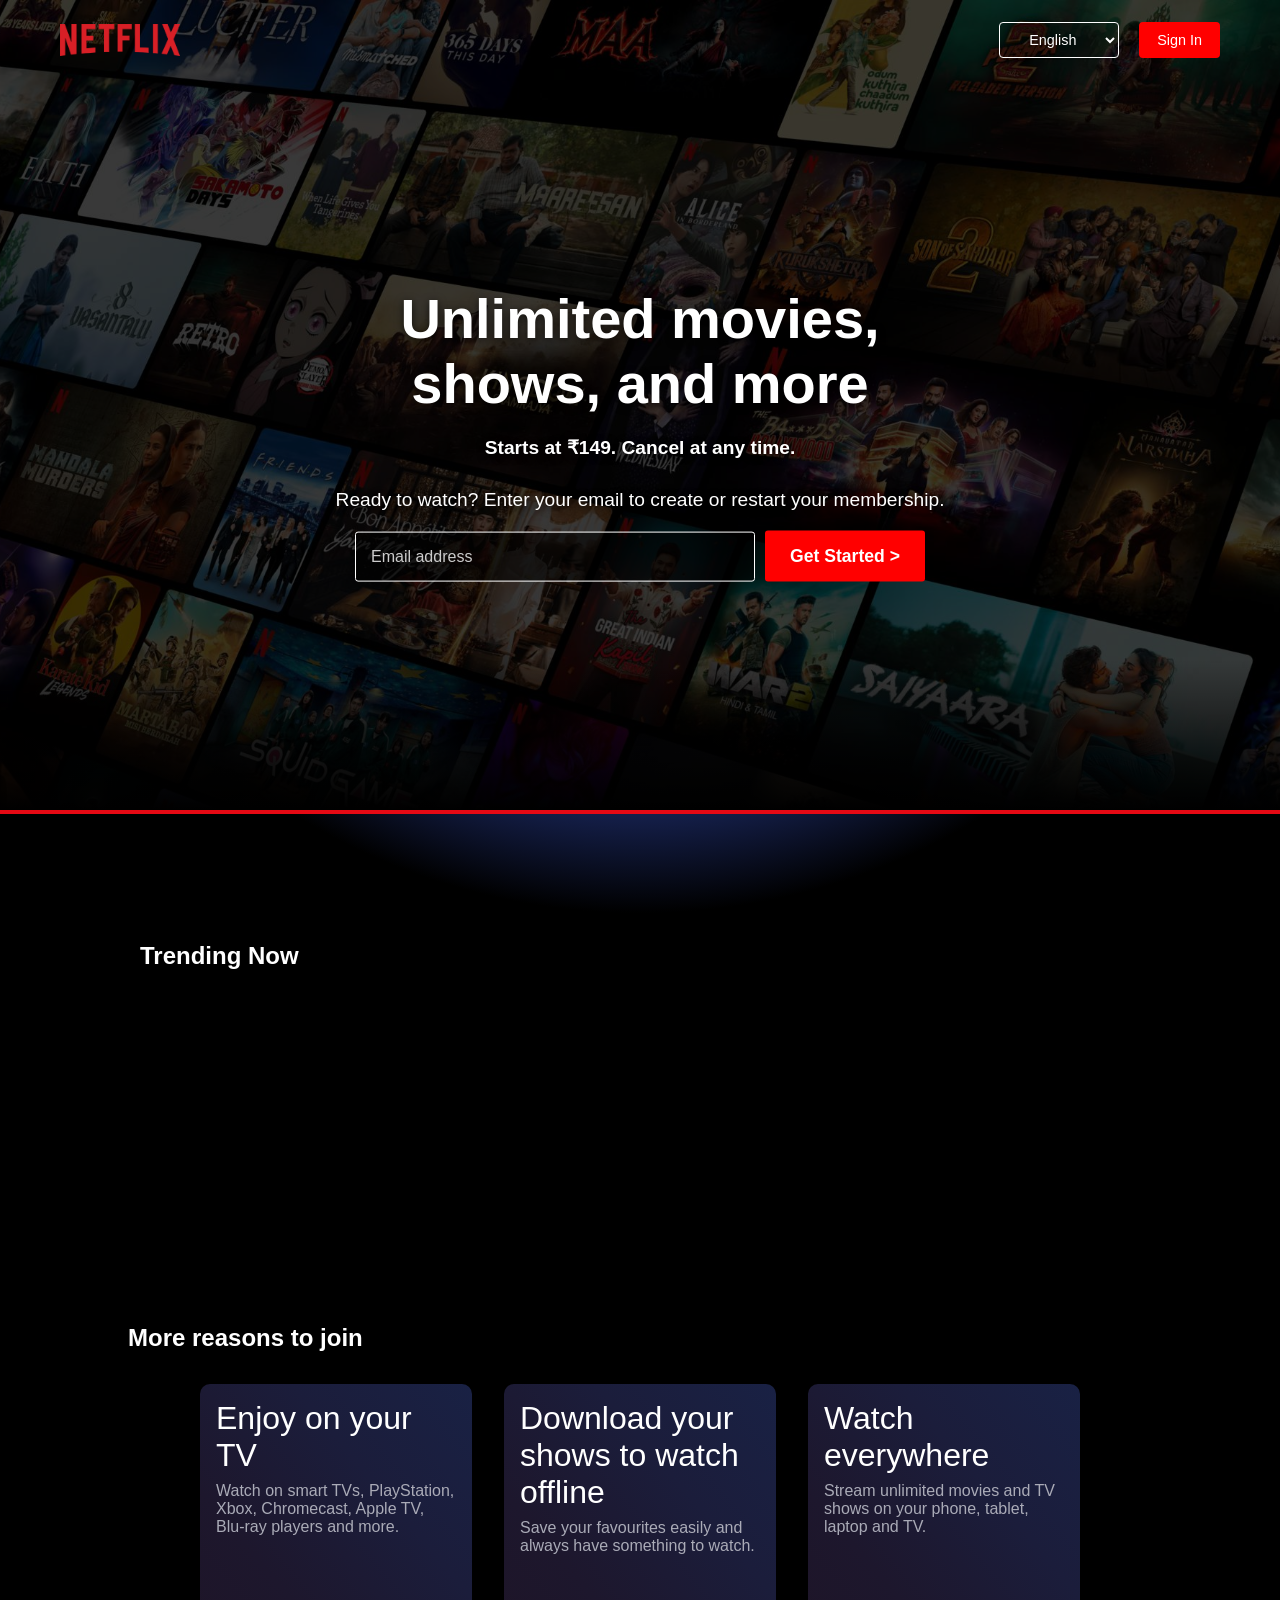
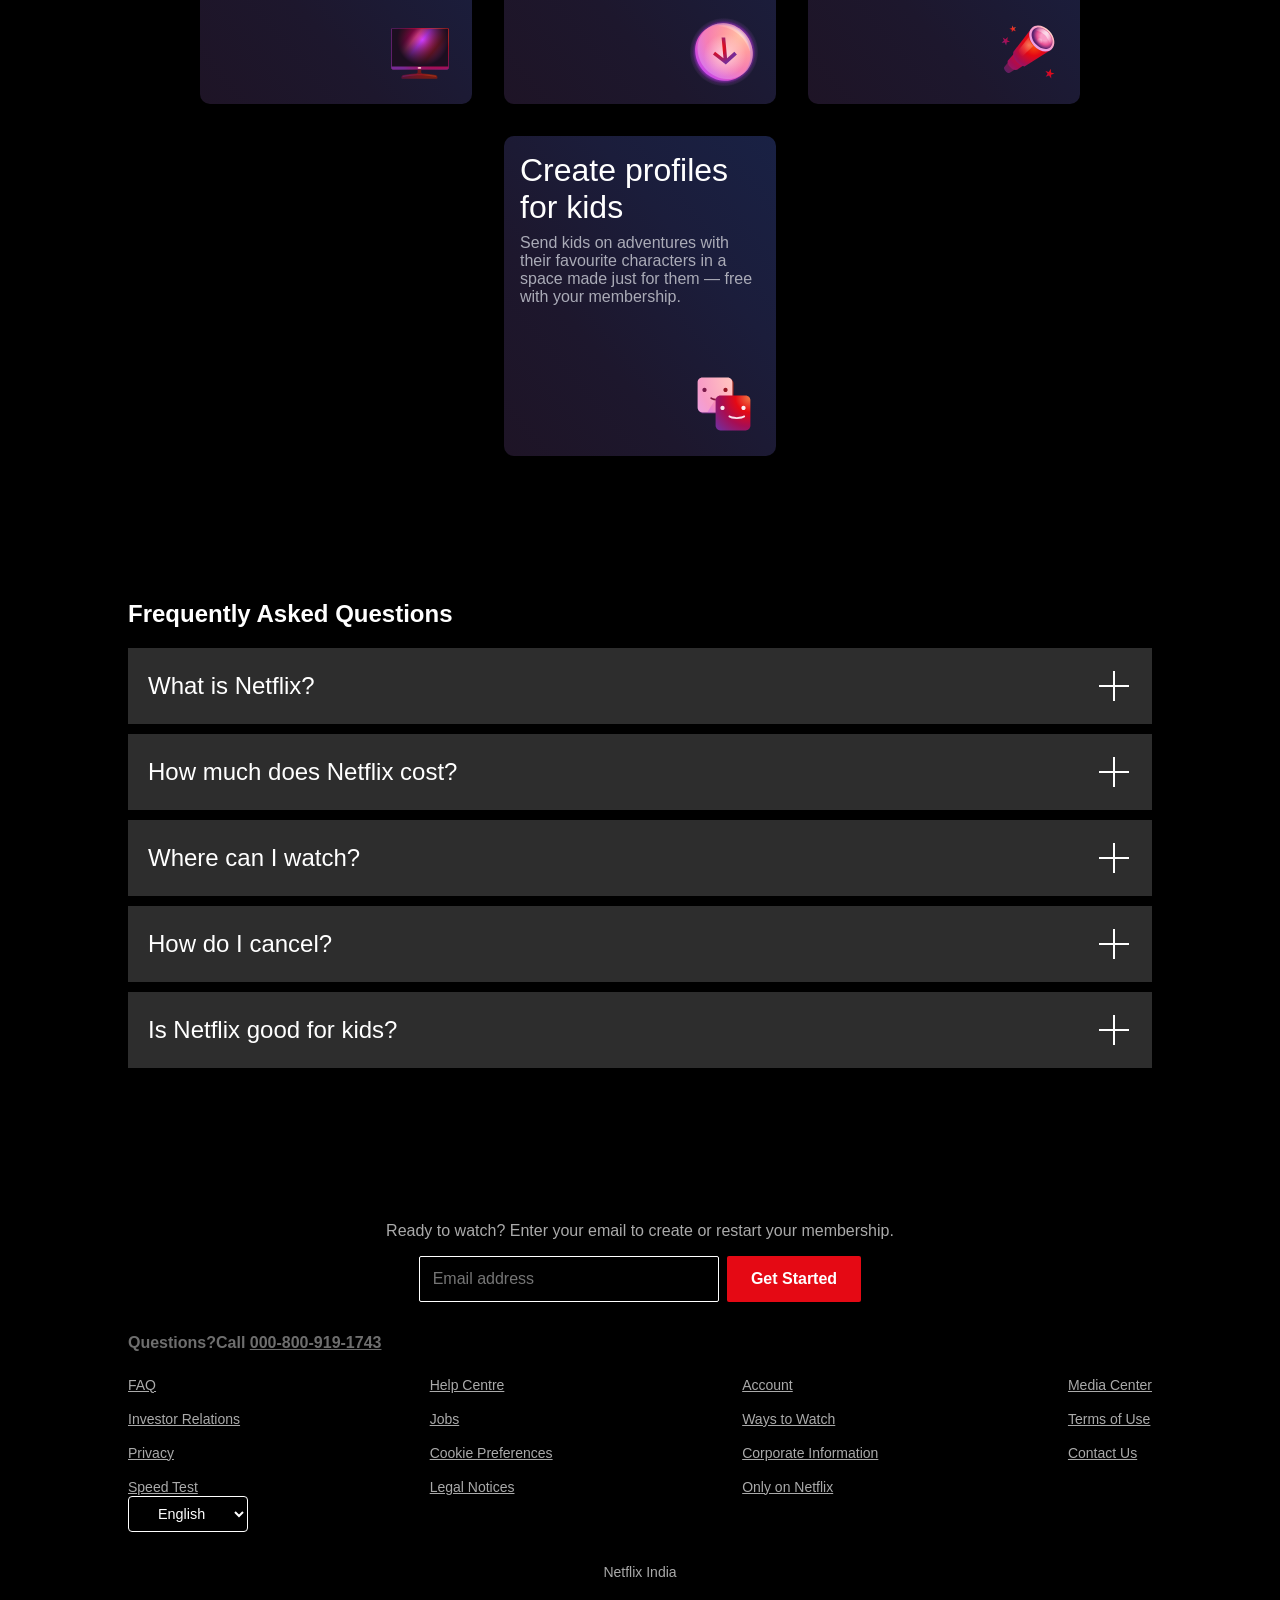
==== index.html @ 219aeab7 "Add files via upload" ====
<!DOCTYPE html>
<html lang="en">

<head>
    <meta charset="UTF-8">
    <meta name="viewport" content="width=device-width, initial-scale=1.0">
    <title>Netflix Clone</title>
    <link rel="stylesheet" href="style.css">
    <link rel="stylesheet" href="responsive.css">
</head>

<body>
    <div class="hero-section">
        <div class="overlay"></div>

        <div class="navbar">
            <div class="logo"></div>
            <div class="nav-right">
                <select class="language-select">
                    <option value="en">English</option>
                    <option value="hi">हिन्दी</option>
                </select>


                <a href="http://127.0.0.1:5500/sign%20up.html"><button class="btn">Sign In</button></a>
            </div>
        </div>


        <div class="hero">
            <h1>Unlimited movies,</h1>
            <h1>shows, and more</h1>
            <h5>Starts at ₹149. Cancel at any time.</h5>
            <p>Ready to watch? Enter your email to create or restart your membership.</p>

            <div class="email-form">
                <input type="email" placeholder="Email address" required>
                <button>Get Started ></button>
            </div>
        </div>

    </div>
    <div class="line"></div>

    <div class="movies-section">
        <h2>Trending Now</h2>
        <div class="movie-row">
            <div class="movie"
                style="background-image:url(https://occ-0-2041-3663.1.nflxso.net/dnm/api/v6/mAcAr9TxZIVbINe88xb3Teg5_OA/AAAABVCFw8MF6uGSOWNdDuWDceFWSWZ_MZr2EVeAVUKKwem4V55-hgOZIN4bL1ec88hlPQR8gCcr5Kjh3D5ooumjy06p86FGLS_UZOw.jpg?r=267);">
                <!-- <span class="rank">1</span> -->
            </div>
            <div class="movie"
                style="background-image:url(https://occ-0-2041-3663.1.nflxso.net/dnm/api/v6/mAcAr9TxZIVbINe88xb3Teg5_OA/AAAABVgzdeZGRAwCEa709VhH3rjzGTNzIDlWer-mLr3GaH6qm10zCfxxN-E1-JYCA8CxkoBD74MIuxW1agaVLL4kUpFTtsZPIuTfAV1ljNzcrTPup4487rDCgRuZm-Jn8fUi1cVx.jpg?r=d90);">
                <!-- <span class="rank">2</span> -->
            </div>
            <div class="movie"
                style="background-image:url(https://occ-0-2041-3663.1.nflxso.net/dnm/api/v6/mAcAr9TxZIVbINe88xb3Teg5_OA/AAAABUvQbIPXgpCDdCjDU1Ln9Hz_T9K4QWOeRqDC0_AqSS0EoDHnd3HZNvdU660QoLXfYN1J1onlnVJ6me4utt0EuPA35nq3AvkxOz4.jpg?r=00a);">
                <!-- <span class="rank">3</span> -->
            </div>
            <div class="movie"
                style="background-image:url(https://occ-0-2041-3663.1.nflxso.net/dnm/api/v6/mAcAr9TxZIVbINe88xb3Teg5_OA/AAAABSyEWnhjTjuqFw870rBScEnV2gTha0Gl7BmfSsX5e3RtJIM1eTzpnMRcInEiAcPfZDDUb75hwAh6s010xLSwWZvaH1iuN7CpRok.jpg?r=273);">
                <!-- <span class="rank">4</span> -->
            </div>
            <div class="movie"
                style="background-image:url(https://occ-0-2041-3663.1.nflxso.net/dnm/api/v6/mAcAr9TxZIVbINe88xb3Teg5_OA/AAAABWP3Xe0H5lJ7OjR6H9W1thiB3qtcHREgkVwBcSV8-xOmcUUiyzwOT1_hOghoVY02Fb373i6RgKvjCK0-rEOwjISi5yPqAzj0dfI.jpg?r=db7);">
                <!-- <span class="rank">5</span> -->
            </div>
            <div class="movie"
                style="background-image:url(https://occ-0-2041-3663.1.nflxso.net/dnm/api/v6/mAcAr9TxZIVbINe88xb3Teg5_OA/AAAABZBNpPRqz7ENbI6RF8S5l0eLsB1t5Oa-Cn0VuRlMPOiPP5wEQyrBk8XtUBGMAotP0Vf-MiBNM4nlaScaQw9VjPqx3Dghp0Lgj9BBHm4gNY0dD9B5KPCkaFqqUJDZbl1M8pNB.jpg?r=466);">
                <!-- <span class="rank">6</span> -->
            </div>
            <div class="movie"
                style="background-image:url(https://occ-0-2041-3663.1.nflxso.net/dnm/api/v6/mAcAr9TxZIVbINe88xb3Teg5_OA/AAAABeoohnxFnnker6egKMvwn6DeDzabFIl9ofD4lkS5kkiTPw-oLlWlg5EpZ55JS5_fxaNaPe3XQikLVASgsLctH9EVpSaAa9-tUfqu6sGD8TTXs0N1KWu9-ZWOWYdhA6HajAgl.jpg?r=f17);">
                <!-- <span class="rank">7</span> -->
            </div>
            <div class="movie"
                style="background-image:url(https://occ-0-2041-3663.1.nflxso.net/dnm/api/v6/mAcAr9TxZIVbINe88xb3Teg5_OA/AAAABfoaMS5KELruM3379E1i_LPapGnQcTAf0uLxtFgpvgoKeHevsJerl17TKVvUnmvj2HZRwnDrm8rt4SvoP1DkF-dLttvnoryDy6yau8BfW0qN3TSPn1Ds5EcupIfEwv_IKXRs.jpg?r=e05);">
                <!-- <span class="rank">8</span> -->
            </div>
            <div class="movie"
                style="background-image:url(https://occ-0-2041-3663.1.nflxso.net/dnm/api/v6/mAcAr9TxZIVbINe88xb3Teg5_OA/AAAABQv_qKs6sk8EvgL1Tys6_vGeoEK2mG7UaoT0kscI1Ia2BJZh8m_6pRLa9KIWwpg5uIYCOjS1Aw1faooc6zlgje2WDfsdtTTne4_-DFpmiUGlLRNNSl-Tk_xdhZxbe58GFLPL.jpg?r=b86);">
                <!-- <span class="rank">9</span> -->
            </div>
            <div class="movie"
                style="background-image:url(https://occ-0-2041-3663.1.nflxso.net/dnm/api/v6/mAcAr9TxZIVbINe88xb3Teg5_OA/AAAABfNlFEt-9DTSRWWIatIv7gv-ItPh91_VdnVeGeuJRFRDMiHhVSDQFSfhHSsy6-qpUXAVYcx_tl_nRJTe5hHjYYyUwAtMbHfM6Mg.jpg?r=213);">
            </div>
            <!-- <span class="rank">10</span> -->
        </div>
    </div>
    <div class="reasons-section">
        <h2>More reasons to join</h2>
        <div class="reason-cards">

            <div class="reason">
                <h1>Enjoy on your TV</h1>
                <p>Watch on smart TVs, PlayStation, Xbox, Chromecast, Apple TV, Blu-ray players and more.</p>
                <svg width="72" height="72" viewBox="0 0 72 72" fill="none">
                    <g id="television-core-small">
                        <path id="Vector" fill-rule="evenodd" clip-rule="evenodd"
                            d="M37.2 53.3992C37.2 52.7365 36.6628 52.1992 36 52.1992H34.8C34.1373 52.1992 33.6 52.7365 33.6 53.3992V56.2636C33.6 56.9129 33.0834 57.4433 32.4347 57.4739C30.3013 57.5744 28.1719 57.7834 26.0546 58.1011L19.444 59.0926C18.2692 59.2688 17.4 60.2782 17.4 61.4662V62.0992C17.4 62.4304 17.6686 62.6992 18 62.6992H52.8C53.1314 62.6992 53.4 62.4304 53.4 62.0992V61.4662C53.4 60.2782 52.5309 59.2688 51.3561 59.0926L44.7454 58.1011C42.6282 57.7834 40.4987 57.5744 38.3653 57.4739C37.7167 57.4433 37.2 56.9129 37.2 56.2636V53.3992Z"
                            fill="url(#paint0_radial_5179_1308)"></path>
                        <path id="Vector_2"
                            d="M18.6 60.7388C18.6 60.2306 18.9587 59.796 19.4602 59.711C22.0196 59.2775 29.7585 58.0508 35.4 58.0508C41.0415 58.0508 48.7804 59.2775 51.3398 59.711C51.8412 59.796 52.2 60.2306 52.2 60.7388C52.2 60.902 52.0575 61.0268 51.8967 61.0004C50.1219 60.707 40.9704 59.2409 35.4 59.2409C29.8295 59.2409 20.678 60.707 18.9033 61.0004C18.7425 61.0268 18.6 60.902 18.6 60.7388Z"
                            fill="url(#paint1_radial_5179_1308)"></path>
                        <path id="Vector_3"
                            d="M63 12H8.99995C8.00584 12 7.19995 12.8059 7.19995 13.8V51.6C7.19995 52.5941 8.00584 53.4 8.99995 53.4H63C63.9941 53.4 64.8 52.5941 64.8 51.6V13.8C64.8 12.8059 63.9941 12 63 12Z"
                            fill="url(#paint2_linear_5179_1308)"></path>
                        <path id="Vector_4"
                            d="M63 12H8.99995C8.00584 12 7.19995 12.8059 7.19995 13.8V51.6C7.19995 52.5941 8.00584 53.4 8.99995 53.4H63C63.9941 53.4 64.8 52.5941 64.8 51.6V13.8C64.8 12.8059 63.9941 12 63 12Z"
                            fill="url(#paint3_radial_5179_1308)"></path>
                        <path id="Vector_5" fill-rule="evenodd" clip-rule="evenodd"
                            d="M8.99995 12.6H63C63.663 12.6 64.2 13.1372 64.2 13.8V50.4H7.79995V13.8C7.79995 13.1372 8.33719 12.6 8.99995 12.6ZM7.19995 50.4V13.8C7.19995 12.8059 8.00581 12 8.99995 12H63C63.9942 12 64.8 12.8059 64.8 13.8V50.4V51.6C64.8 52.5941 63.9942 53.4 63 53.4H8.99995C8.00581 53.4 7.19995 52.5941 7.19995 51.6V50.4Z"
                            fill="url(#paint4_radial_5179_1308)"></path>
                        <path id="Vector_6"
                            d="M35.4 52.8C36.3941 52.8 37.2 52.3971 37.2 51.9C37.2 51.4029 36.3941 51 35.4 51C34.4059 51 33.6 51.4029 33.6 51.9C33.6 52.3971 34.4059 52.8 35.4 52.8Z"
                            fill="url(#paint5_radial_5179_1308)"></path>
                    </g>
                    <defs>
                        <radialGradient id="paint0_radial_5179_1308" cx="0" cy="0" r="1" gradientUnits="userSpaceOnUse"
                            gradientTransform="translate(50.3269 49.3723) rotate(118.526) scale(55.1579 46.2871)">
                            <stop stop-color="#802600"></stop>
                            <stop offset="0.333333" stop-color="#6F181D"></stop>
                            <stop offset="0.666667" stop-color="#5B1333"></stop>
                            <stop offset="1" stop-color="#391945"></stop>
                        </radialGradient>
                        <radialGradient id="paint1_radial_5179_1308" cx="0" cy="0" r="1" gradientUnits="userSpaceOnUse"
                            gradientTransform="translate(48.1077 53.6128) rotate(158.116) scale(32.7275 42.219)">
                            <stop stop-color="#99421D"></stop>
                            <stop offset="0.333333" stop-color="#99161D"></stop>
                            <stop offset="0.666667" stop-color="#7D1845"></stop>
                            <stop offset="1" stop-color="#59216E"></stop>
                        </radialGradient>
                        <linearGradient id="paint2_linear_5179_1308" x1="10.4727" y1="14.9572" x2="56.1755" y2="51.4814"
                            gradientUnits="userSpaceOnUse">
                            <stop stop-color="#99161D"></stop>
                            <stop offset="0.245283" stop-color="#CA005B"></stop>
                            <stop offset="0.346698" stop-color="#FF479A"></stop>
                            <stop offset="0.46934" stop-color="#CC3CFF"></stop>
                            <stop offset="0.735849" stop-color="#BC1A22"></stop>
                            <stop offset="1" stop-color="#C94FF5"></stop>
                        </linearGradient>
                        <radialGradient id="paint3_radial_5179_1308" cx="0" cy="0" r="1" gradientUnits="userSpaceOnUse"
                            gradientTransform="translate(38.6181 23.8286) rotate(90) scale(25.9571 25.8545)">
                            <stop stop-color="#1C0E20" stop-opacity="0"></stop>
                            <stop offset="1" stop-color="#1C0E20"></stop>
                        </radialGradient>
                        <radialGradient id="paint4_radial_5179_1308" cx="0" cy="0" r="1" gradientUnits="userSpaceOnUse"
                            gradientTransform="translate(54 20.1938) rotate(144.293) scale(47.2897 44.8232)">
                            <stop stop-color="#EF7744"></stop>
                            <stop offset="0.333333" stop-color="#E50914"></stop>
                            <stop offset="0.666667" stop-color="#A70D53"></stop>
                            <stop offset="1" stop-color="#792A95"></stop>
                        </radialGradient>
                        <radialGradient id="paint5_radial_5179_1308" cx="0" cy="0" r="1" gradientUnits="userSpaceOnUse"
                            gradientTransform="translate(36.525 51.3562) rotate(135) scale(4.58735)">
                            <stop stop-color="#FFDCCC"></stop>
                            <stop offset="0.333333" stop-color="#FFBDC0"></stop>
                            <stop offset="0.666667" stop-color="#F89DC6"></stop>
                            <stop offset="1" stop-color="#E4A1FA"></stop>
                        </radialGradient>
                    </defs>
                </svg>
            </div>
            <div class="reason">
                <h1>Download your shows to watch offline</h1>
                <p>Save your favourites easily and always have something to watch.</p>
                <svg width="72" height="72" viewBox="0 0 72 72" fill="none">
                    <g id="download-core-small">
                        <path id="Vector"
                            d="M36 70.2008C54.8882 70.2008 70.2001 54.8889 70.2001 36.0008C70.2001 17.1126 54.8882 1.80078 36 1.80078C17.1119 1.80078 1.80005 17.1126 1.80005 36.0008C1.80005 54.8889 17.1119 70.2008 36 70.2008Z"
                            fill="url(#paint0_radial_5179_7940)"></path>
                        <path id="Vector_2" opacity="0.4"
                            d="M64.7658 36.195C65.5206 51.5916 53.7908 63.5824 38.5668 62.977C23.3428 62.3722 10.3893 49.4 9.63446 34.0034C8.87954 18.6068 20.6091 6.61594 35.8331 7.22116C51.0571 7.82638 64.0104 20.7984 64.7658 36.195Z"
                            fill="url(#paint1_radial_5179_7940)"></path>
                        <path id="Vector_3"
                            d="M62.3657 37.9958C63.1205 53.3924 51.3908 65.3832 36.1668 64.7778C20.9428 64.173 7.9893 51.2008 7.23444 35.8041C6.47952 20.4075 18.2091 8.41672 33.4331 9.02194C48.6571 9.62716 61.6103 22.5992 62.3657 37.9958Z"
                            fill="url(#paint2_radial_5179_7940)"></path>
                        <path id="Vector_4" opacity="0.5"
                            d="M64.7658 36.195C65.5206 51.5916 53.7908 63.5824 38.5668 62.977C23.3428 62.3722 10.3893 49.4 9.63446 34.0034C8.87954 18.6068 20.6091 6.61594 35.8331 7.22116C51.0571 7.82638 64.0104 20.7984 64.7658 36.195Z"
                            fill="url(#paint3_radial_5179_7940)"></path>
                        <path id="Vector_5" opacity="0.6"
                            d="M36.9 60.6C48.6636 60.6 58.2 51.0637 58.2 39.3C58.2 27.5363 48.6636 18 36.9 18C25.1363 18 15.6 27.5363 15.6 39.3C15.6 51.0637 25.1363 60.6 36.9 60.6Z"
                            fill="url(#paint4_radial_5179_7940)"></path>
                        <path id="Vector_6" fill-rule="evenodd" clip-rule="evenodd"
                            d="M39.0849 42.2727L46.3387 35.76L48.8945 38.5142L38.9118 47.477L37.8466 48.4333L36.6071 47.477L24.9899 38.5142L27.0434 35.76L35.4849 42.2727L33.6 21.6016H37.2L39.0849 42.2727Z"
                            fill="url(#paint5_radial_5179_7940)"></path>
                        <path id="Vector_7" opacity="0.4" fill-rule="evenodd" clip-rule="evenodd"
                            d="M61.6566 34.9618C61.7832 35.3893 62.391 35.3233 62.3694 34.878C61.6962 21.1369 50.1509 9.55975 36.5817 9.01957C34.4606 8.93515 32.4155 9.12541 30.4772 9.55909C30.0745 9.64915 30.1575 10.2082 30.5697 10.2246C45.0094 10.7979 57.6246 21.2971 61.6566 34.9618Z"
                            fill="url(#paint6_radial_5179_7940)"></path>
                    </g>
                    <defs>
                        <radialGradient id="paint0_radial_5179_7940" cx="0" cy="0" r="1" gradientUnits="userSpaceOnUse"
                            gradientTransform="translate(36.0001 36.1837) rotate(-90) scale(34.3829)">
                            <stop offset="0.782019" stop-color="#982DBE"></stop>
                            <stop offset="0.906819" stop-color="#B038DC" stop-opacity="0.2"></stop>
                            <stop offset="1" stop-color="#E4A1FA" stop-opacity="0"></stop>
                        </radialGradient>
                        <radialGradient id="paint1_radial_5179_7940" cx="0" cy="0" r="1" gradientUnits="userSpaceOnUse"
                            gradientTransform="translate(52.9937 20.0992) rotate(135) scale(49.9836)">
                            <stop stop-color="#FFDCCC"></stop>
                            <stop offset="0.333333" stop-color="#FFBDC0"></stop>
                            <stop offset="0.666667" stop-color="#F89DC6"></stop>
                            <stop offset="1" stop-color="#E4A1FA"></stop>
                        </radialGradient>
                        <radialGradient id="paint2_radial_5179_7940" cx="0" cy="0" r="1" gradientUnits="userSpaceOnUse"
                            gradientTransform="translate(52.7999 19.6937) rotate(135) scale(53.1037)">
                            <stop stop-color="#FFA984"></stop>
                            <stop offset="0.333333" stop-color="#FF787F"></stop>
                            <stop offset="0.666667" stop-color="#F45FA2"></stop>
                            <stop offset="1" stop-color="#C44AF1"></stop>
                        </radialGradient>
                        <radialGradient id="paint3_radial_5179_7940" cx="0" cy="0" r="1" gradientUnits="userSpaceOnUse"
                            gradientTransform="translate(52.9937 20.0992) rotate(135) scale(49.9836)">
                            <stop stop-color="#FFDCCC"></stop>
                            <stop offset="0.333333" stop-color="#FFBDC0"></stop>
                            <stop offset="0.666667" stop-color="#F89DC6"></stop>
                            <stop offset="1" stop-color="#E4A1FA"></stop>
                        </radialGradient>
                        <radialGradient id="paint4_radial_5179_7940" cx="0" cy="0" r="1" gradientUnits="userSpaceOnUse"
                            gradientTransform="translate(36.9 39.3) scale(21.3)">
                            <stop stop-color="white"></stop>
                            <stop offset="1" stop-color="white" stop-opacity="0"></stop>
                        </radialGradient>
                        <radialGradient id="paint5_radial_5179_7940" cx="0" cy="0" r="1" gradientUnits="userSpaceOnUse"
                            gradientTransform="translate(31.2 32.1016) rotate(39.5226) scale(15.5567)">
                            <stop stop-color="#EF7744"></stop>
                            <stop offset="0.2406" stop-color="#E50914"></stop>
                            <stop offset="1" stop-color="#792A95"></stop>
                        </radialGradient>
                        <radialGradient id="paint6_radial_5179_7940" cx="0" cy="0" r="1" gradientUnits="userSpaceOnUse"
                            gradientTransform="translate(50.7 21.3) rotate(-180) scale(30)">
                            <stop stop-color="white"></stop>
                            <stop offset="1" stop-color="white" stop-opacity="0"></stop>
                        </radialGradient>
                    </defs>
                </svg>
            </div>
            <div class="reason">
                <h1>Watch everywhere</h1>
                <p>Stream unlimited movies and TV shows on your phone, tablet, laptop and TV.</p>
                <svg width="72" height="72" viewBox="0 0 72 72" fill="none">
                    <g id="telescope-core-small">
                        <path id="Vector"
                            d="M24.0492 36.6016L33.6 46.3898L17.8029 56.8633C17.8029 56.8633 15.8891 57.6983 13.625 55.2638C11.361 52.8293 12.1235 51.238 12.1235 51.238L24.0492 36.6016Z"
                            fill="url(#paint0_radial_5179_1664)"></path>
                        <path id="Vector_2"
                            d="M25.0344 34.1992L36 46.151L25.0616 53.8043C25.0616 53.8043 21.8289 55.0984 18.0987 51.0172C14.3686 46.9358 15.9198 44.5105 15.9198 44.5105L25.0344 34.1992Z"
                            fill="url(#paint1_radial_5179_1664)"></path>
                        <path id="Vector_3"
                            d="M39 13.0195L59.1 33.6788L32.5325 50.4142C32.5325 50.4142 28.7459 50.2552 24.3978 45.4897C20.0498 40.7243 21.4096 35.8101 21.4096 35.8101L39 13.0195Z"
                            fill="url(#paint2_radial_5179_1664)"></path>
                        <path id="Vector_4"
                            d="M57.6709 15.3516C63.1044 21.2807 63.9858 29.2883 59.6386 33.2371C55.2916 37.186 47.3628 35.5806 41.9292 29.6515C36.4954 23.7224 35.6145 15.7148 39.9615 11.766C44.3084 7.81716 52.2372 9.42252 57.6709 15.3516Z"
                            fill="url(#paint3_radial_5179_1664)"></path>
                        <path id="Vector_5"
                            d="M58.3787 31.255C54.8121 34.5032 48.2143 33.0817 43.6421 28.0798C39.07 23.078 38.2547 16.39 41.8213 13.1419C45.3879 9.89364 51.9857 11.3152 56.5579 16.3171C61.1298 21.3189 61.9452 28.0069 58.3787 31.255Z"
                            fill="url(#paint4_radial_5179_1664)"></path>
                        <path id="Vector_6" opacity="0.85"
                            d="M59.6783 28.823C60.576 24.1785 59.6544 20.5934 56.1603 16.6199C52.6662 12.6464 47.3508 10.8657 43.7796 12.7598C39.371 15.098 48.3734 13.5961 53.4577 19.5815C57.8259 24.724 58.8516 33.1009 59.6783 28.823Z"
                            fill="url(#paint5_radial_5179_1664)"></path>
                        <path id="Vector_7" opacity="0.4"
                            d="M50.3979 25.2452C50.4549 26.7239 49.2932 27.7677 47.8032 27.5766C46.3131 27.3856 45.059 26.032 45.002 24.5532C44.945 23.0745 46.1067 22.0307 47.5968 22.2218C49.0868 22.4128 50.341 23.7664 50.3979 25.2452Z"
                            fill="url(#paint6_radial_5179_1664)"></path>
                        <path id="Vector_8" opacity="0.6"
                            d="M36.9217 21.0039L26.4258 34.3627C26.3297 36.4604 28.2903 39.5534 30.0334 40.8344L41.2345 29.9105C39.6 28.2005 36.9591 24.1025 36.9217 21.0039Z"
                            fill="url(#paint7_radial_5179_1664)"></path>
                        <path id="Vector_9" fill-rule="evenodd" clip-rule="evenodd"
                            d="M20.0576 9.60156L21.479 11.7187L24 11.0654L22.3575 13.0272L23.7789 15.1444L21.3424 14.2397L19.7 16.2016L19.8365 13.6806L17.4 12.7759L19.9209 12.1225L20.0576 9.60156ZM58.776 52.8016L58.9623 56.4685L62.4 57.4188L59.0774 58.7347L59.2637 62.4016L57.0239 59.548L53.7014 60.8638L55.6397 57.7843L53.4 54.9307L56.8377 55.8811L58.776 52.8016ZM15.206 24.2101L15.8768 21.0016L13.4793 23.1964L10.6853 21.5563L11.9975 24.553L9.59998 26.7478L12.8085 26.405L14.1207 29.4016L14.7915 26.1931L18 25.8502L15.206 24.2101Z"
                            fill="url(#paint8_linear_5179_1664)"></path>
                    </g>
                    <defs>
                        <radialGradient id="paint0_radial_5179_1664" cx="0" cy="0" r="1" gradientUnits="userSpaceOnUse"
                            gradientTransform="translate(36.6875 32.7016) rotate(135) scale(34.9134)">
                            <stop stop-color="#99421D"></stop>
                            <stop offset="0.333333" stop-color="#99161D"></stop>
                            <stop offset="0.666667" stop-color="#7D1845"></stop>
                            <stop offset="1" stop-color="#59216E"></stop>
                        </radialGradient>
                        <radialGradient id="paint1_radial_5179_1664" cx="0" cy="0" r="1" gradientUnits="userSpaceOnUse"
                            gradientTransform="translate(42.5937 27.2992) rotate(135) scale(44.5477 44.5279)">
                            <stop stop-color="#EF7744"></stop>
                            <stop offset="0.333333" stop-color="#E50914"></stop>
                            <stop offset="0.666667" stop-color="#A70D53"></stop>
                            <stop offset="1" stop-color="#792A95"></stop>
                        </radialGradient>
                        <radialGradient id="paint2_radial_5179_1664" cx="0" cy="0" r="1" gradientUnits="userSpaceOnUse"
                            gradientTransform="translate(42.3 29.106) rotate(135) scale(31.8127)">
                            <stop stop-color="#FB540D"></stop>
                            <stop offset="0.333333" stop-color="#E50914"></stop>
                            <stop offset="0.666667" stop-color="#A70D53"></stop>
                            <stop offset="1" stop-color="#792A95"></stop>
                        </radialGradient>
                        <radialGradient id="paint3_radial_5179_1664" cx="0" cy="0" r="1" gradientUnits="userSpaceOnUse"
                            gradientTransform="translate(57.675 14.7078) rotate(134.326) scale(24.0433 24.0367)">
                            <stop stop-color="#FFDCCC"></stop>
                            <stop offset="0.333333" stop-color="#FFBDC0"></stop>
                            <stop offset="0.666667" stop-color="#F89DC6"></stop>
                            <stop offset="1" stop-color="#E4A1FA"></stop>
                        </radialGradient>
                        <radialGradient id="paint4_radial_5179_1664" cx="0" cy="0" r="1" gradientUnits="userSpaceOnUse"
                            gradientTransform="translate(52.1305 21.273) rotate(141.875) scale(9.87138 12.8159)">
                            <stop offset="0.307292" stop-color="#F89DC6"></stop>
                            <stop offset="0.645392" stop-color="#E75094"></stop>
                            <stop offset="1" stop-color="#59216E"></stop>
                        </radialGradient>
                        <radialGradient id="paint5_radial_5179_1664" cx="0" cy="0" r="1" gradientUnits="userSpaceOnUse"
                            gradientTransform="translate(55.8 15.6) rotate(135) scale(13.1522)">
                            <stop stop-color="white"></stop>
                            <stop offset="1" stop-color="white" stop-opacity="0"></stop>
                        </radialGradient>
                        <radialGradient id="paint6_radial_5179_1664" cx="0" cy="0" r="1" gradientUnits="userSpaceOnUse"
                            gradientTransform="translate(49.2362 22.9648) rotate(131.079) scale(5.08644 6.006)">
                            <stop stop-color="white"></stop>
                            <stop offset="1" stop-color="white" stop-opacity="0"></stop>
                        </radialGradient>
                        <radialGradient id="paint7_radial_5179_1664" cx="0" cy="0" r="1" gradientUnits="userSpaceOnUse"
                            gradientTransform="translate(36.8758 29.1353) rotate(137.622) scale(13.5764)">
                            <stop stop-color="#FFA984"></stop>
                            <stop offset="1" stop-color="#F7636B" stop-opacity="0"></stop>
                        </radialGradient>
                        <linearGradient id="paint8_linear_5179_1664" x1="44.65" y1="27.9016" x2="24.25" y2="48.3016"
                            gradientUnits="userSpaceOnUse">
                            <stop stop-color="#EF7744"></stop>
                            <stop offset="0.333333" stop-color="#E50914"></stop>
                            <stop offset="0.666667" stop-color="#A70D53"></stop>
                            <stop offset="1" stop-color="#792A95"></stop>
                        </linearGradient>
                    </defs>
                </svg>
            </div>
            <div class="reason">
                <h1>Create profiles for kids</h1>
                <p>Send kids on adventures with their favourite characters in a space made just for them — free with
                    your membership.</p>
                <svg width="72" height="72" viewBox="0 0 72 72" fill="none">
                    <g id="profiles-core-small">
                        <path id="Vector"
                            d="M10.8 15.6008C10.8 12.9499 12.949 10.8008 15.5999 10.8008H40.8C43.4509 10.8008 45.6 12.9498 45.6 15.6008V40.8007C45.6 43.4516 43.4509 45.6007 40.8 45.6007H15.6C12.949 45.6007 10.8 43.4517 10.8 40.8007V15.6008Z"
                            fill="url(#paint0_radial_5179_7919)"></path>
                        <path id="Vector_2"
                            d="M9.59998 14.4016C9.59998 11.7506 11.749 9.60162 14.4 9.60156H39.6C42.251 9.60156 44.4 11.7506 44.4 14.4016V39.6015C44.4 42.2525 42.251 44.4015 39.6 44.4015H14.4C11.749 44.4016 9.59998 42.2525 9.59998 39.6015V14.4016Z"
                            fill="url(#paint1_radial_5179_7919)"></path>
                        <path id="Vector_3"
                            d="M18.6 21.9008C18.6 23.0606 17.6598 24.0008 16.5 24.0008C15.3402 24.0008 14.4 23.0606 14.4 21.9008C14.4 20.741 15.3402 19.8008 16.5 19.8008C17.6598 19.8008 18.6 20.741 18.6 21.9008Z"
                            fill="url(#paint2_radial_5179_7919)"></path>
                        <path id="Vector_4"
                            d="M39.6 21.9008C39.6 23.0606 38.6598 24.0008 37.5 24.0008C36.3402 24.0008 35.4 23.0606 35.4 21.9008C35.4 20.741 36.3402 19.8008 37.5 19.8008C38.6598 19.8008 39.6 20.741 39.6 21.9008Z"
                            fill="url(#paint3_radial_5179_7919)"></path>
                        <path id="Vector_5"
                            d="M23.6713 29.4501C23.2437 29.1967 22.6917 29.3379 22.4383 29.7655C22.1848 30.1932 22.3261 30.7452 22.7537 30.9986C23.8254 31.6337 26.769 32.7744 30.6375 32.7744C34.506 32.7744 37.4497 31.6337 38.5213 30.9986C38.949 30.7452 39.0902 30.1932 38.8368 29.7655C38.5834 29.3379 38.0313 29.1967 37.6037 29.4501C36.8191 29.9151 34.194 30.9744 30.6375 30.9744C27.081 30.9744 24.456 29.9151 23.6713 29.4501Z"
                            fill="url(#paint4_radial_5179_7919)"></path>
                        <path id="Vector_6" opacity="0.35"
                            d="M19.2 44.4016H28.2L32.4 27.6016C30.2787 28.1801 28.4542 29.5387 27.2921 31.4053L19.2 44.4016Z"
                            fill="url(#paint5_radial_5179_7919)"></path>
                        <path id="Vector_7"
                            d="M27.6 32.4016C27.6 29.7506 29.749 27.6016 32.4 27.6016L57.6 27.6016C60.2508 27.6016 62.4 29.7506 62.4 32.4016V57.6015C62.4 60.2524 60.2508 62.4016 57.6 62.4016H32.4C29.749 62.4016 27.6 60.2524 27.6 57.6016V32.4016Z"
                            fill="url(#paint6_radial_5179_7919)"></path>
                        <path id="Vector_8"
                            d="M36.6 39.9008C36.6 41.0606 35.6598 42.0008 34.5 42.0008C33.3402 42.0008 32.4 41.0606 32.4 39.9008C32.4 38.741 33.3402 37.8008 34.5 37.8008C35.6598 37.8008 36.6 38.741 36.6 39.9008Z"
                            fill="url(#paint7_radial_5179_7919)"></path>
                        <path id="Vector_9"
                            d="M57.6 39.9008C57.6 41.0606 56.6598 42.0008 55.5 42.0008C54.3402 42.0008 53.4 41.0606 53.4 39.9008C53.4 38.741 54.3402 37.8008 55.5 37.8008C56.6598 37.8008 57.6 38.741 57.6 39.9008Z"
                            fill="url(#paint8_radial_5179_7919)"></path>
                        <path id="Vector_10"
                            d="M41.8213 47.6025C41.3937 47.349 40.8416 47.4903 40.5882 47.9179C40.3348 48.3455 40.476 48.8976 40.9037 49.1509C41.9753 49.786 44.919 50.9267 48.7875 50.9267C52.656 50.9267 55.5996 49.786 56.6713 49.1509C57.0989 48.8976 57.2402 48.3455 56.9867 47.9179C56.7333 47.4903 56.1813 47.349 55.7537 47.6025C54.969 48.0674 52.344 49.1267 48.7875 49.1267C45.231 49.1267 42.6059 48.0674 41.8213 47.6025Z"
                            fill="url(#paint9_radial_5179_7919)"></path>
                    </g>
                    <defs>
                        <radialGradient id="paint0_radial_5179_7919" cx="0" cy="0" r="1" gradientUnits="userSpaceOnUse"
                            gradientTransform="translate(39.075 17.6882) rotate(135) scale(32.8097)">
                            <stop stop-color="#99421D"></stop>
                            <stop offset="0.333333" stop-color="#99161D"></stop>
                            <stop offset="0.666667" stop-color="#7D1845"></stop>
                            <stop offset="1" stop-color="#59216E"></stop>
                        </radialGradient>
                        <radialGradient id="paint1_radial_5179_7919" cx="0" cy="0" r="1" gradientUnits="userSpaceOnUse"
                            gradientTransform="translate(62.4 8.70157) rotate(133.87) scale(75.3216)">
                            <stop stop-color="#FFDCCC"></stop>
                            <stop offset="0.333333" stop-color="#FFBDC0"></stop>
                            <stop offset="0.666667" stop-color="#F89DC6"></stop>
                            <stop offset="1" stop-color="#E4A1FA"></stop>
                        </radialGradient>
                        <radialGradient id="paint2_radial_5179_7919" cx="0" cy="0" r="1" gradientUnits="userSpaceOnUse"
                            gradientTransform="translate(60.3 11.1008) rotate(133.939) scale(68.7426 55.9547)">
                            <stop stop-color="#99421D"></stop>
                            <stop offset="0.333333" stop-color="#99161D"></stop>
                            <stop offset="0.666667" stop-color="#7D1845"></stop>
                            <stop offset="1" stop-color="#59216E"></stop>
                        </radialGradient>
                        <radialGradient id="paint3_radial_5179_7919" cx="0" cy="0" r="1" gradientUnits="userSpaceOnUse"
                            gradientTransform="translate(60.3 11.1008) rotate(133.939) scale(68.7426 55.9547)">
                            <stop stop-color="#99421D"></stop>
                            <stop offset="0.333333" stop-color="#99161D"></stop>
                            <stop offset="0.666667" stop-color="#7D1845"></stop>
                            <stop offset="1" stop-color="#59216E"></stop>
                        </radialGradient>
                        <radialGradient id="paint4_radial_5179_7919" cx="0" cy="0" r="1" gradientUnits="userSpaceOnUse"
                            gradientTransform="translate(60.3 11.0994) rotate(133.939) scale(68.7426 55.9548)">
                            <stop stop-color="#99421D"></stop>
                            <stop offset="0.333333" stop-color="#99161D"></stop>
                            <stop offset="0.666667" stop-color="#7D1845"></stop>
                            <stop offset="1" stop-color="#59216E"></stop>
                        </radialGradient>
                        <radialGradient id="paint5_radial_5179_7919" cx="0" cy="0" r="1" gradientUnits="userSpaceOnUse"
                            gradientTransform="translate(39.6 27.9016) rotate(135) scale(23.3345)">
                            <stop stop-color="#FFA984"></stop>
                            <stop offset="0.333333" stop-color="#FF787F"></stop>
                            <stop offset="0.666667" stop-color="#F45FA2"></stop>
                            <stop offset="1" stop-color="#C44AF1"></stop>
                        </radialGradient>
                        <radialGradient id="paint6_radial_5179_7919" cx="0" cy="0" r="1" gradientUnits="userSpaceOnUse"
                            gradientTransform="translate(61.8 29.7016) rotate(135) scale(43.2749)">
                            <stop stop-color="#EF7744"></stop>
                            <stop offset="0.333333" stop-color="#E50914"></stop>
                            <stop offset="0.666667" stop-color="#A70D53"></stop>
                            <stop offset="1" stop-color="#792A95"></stop>
                        </radialGradient>
                        <radialGradient id="paint7_radial_5179_7919" cx="0" cy="0" r="1" gradientUnits="userSpaceOnUse"
                            gradientTransform="translate(62.1 11.1008) rotate(137.146) scale(73.6614 60.3576)">
                            <stop stop-color="#FFDCCC"></stop>
                            <stop offset="0.333333" stop-color="#FDF6F6"></stop>
                            <stop offset="0.666667" stop-color="#FADCE9"></stop>
                            <stop offset="1" stop-color="#E4A1FA"></stop>
                        </radialGradient>
                        <radialGradient id="paint8_radial_5179_7919" cx="0" cy="0" r="1" gradientUnits="userSpaceOnUse"
                            gradientTransform="translate(62.1 11.1008) rotate(137.146) scale(73.6614 60.3576)">
                            <stop stop-color="#FFDCCC"></stop>
                            <stop offset="0.333333" stop-color="#FDF6F6"></stop>
                            <stop offset="0.666667" stop-color="#FADCE9"></stop>
                            <stop offset="1" stop-color="#E4A1FA"></stop>
                        </radialGradient>
                        <radialGradient id="paint9_radial_5179_7919" cx="0" cy="0" r="1" gradientUnits="userSpaceOnUse"
                            gradientTransform="translate(62.1 11.1017) rotate(137.146) scale(73.6614 60.3576)">
                            <stop stop-color="#FFDCCC"></stop>
                            <stop offset="0.333333" stop-color="#FDF6F6"></stop>
                            <stop offset="0.666667" stop-color="#FADCE9"></stop>
                            <stop offset="1" stop-color="#E4A1FA"></stop>
                        </radialGradient>
                    </defs>
                </svg>
            </div>
        </div>
    </div>
    <div class="faq-section">
        <h1>Frequently Asked Questions</h1>

        <details>
            <summary>
                <span>What is Netflix?</span>
                <svg xmlns="http://www.w3.org/2000/svg" fill="none" viewBox="0 0 36 36" width="36" height="36">
                    <path fill-rule="evenodd" clip-rule="evenodd" d="M17 17V3h2v14h14v2H19v14h-2V19H3v-2h14z"
                        fill="currentColor" />
                </svg>
            </summary>
            <p>Netflix is a streaming service that offers a wide variety of award-winning TV shows, movies, anime, and
                more on thousands of internet-connected devices.</p>
        </details>

        <details>
            <summary>
                <span>How much does Netflix cost?</span>
                <svg xmlns="http://www.w3.org/2000/svg" fill="none" viewBox="0 0 36 36" width="36" height="36">
                    <path fill-rule="evenodd" clip-rule="evenodd" d="M17 17V3h2v14h14v2H19v14h-2V19H3v-2h14z"
                        fill="currentColor" />
                </svg>
            </summary>
            <p>Watch Netflix on your smartphone, tablet, Smart TV, laptop, or streaming device, all for one fixed
                monthly fee. Plans range depending on your region.</p>
        </details>

        <details>
            <summary>
                <span>Where can I watch?</span>
                <svg xmlns="http://www.w3.org/2000/svg" fill="none" viewBox="0 0 36 36" width="36" height="36">
                    <path fill-rule="evenodd" clip-rule="evenodd" d="M17 17V3h2v14h14v2H19v14h-2V19H3v-2h14z"
                        fill="currentColor" />
                </svg>
            </summary>
            <p>Watch anywhere, anytime. Sign in with your Netflix account to watch instantly on the web or on your
                devices.</p>
        </details>

        <details>
            <summary>
                <span>How do I cancel?</span>
                <svg xmlns="http://www.w3.org/2000/svg" fill="none" viewBox="0 0 36 36" width="36" height="36">
                    <path fill-rule="evenodd" clip-rule="evenodd" d="M17 17V3h2v14h14v2H19v14h-2V19H3v-2h14z"
                        fill="currentColor" />
                </svg>
            </summary>
            <p>Netflix is flexible. There are no annoying contracts and no commitments. You can easily cancel your
                account online in two clicks.</p>
        </details>

        <details>
            <summary>
                <span>Is Netflix good for kids?</span>
                <svg xmlns="http://www.w3.org/2000/svg" fill="none" viewBox="0 0 36 36" width="36" height="36">
                    <path fill-rule="evenodd" clip-rule="evenodd" d="M17 17V3h2v14h14v2H19v14h-2V19H3v-2h14z"
                        fill="currentColor" />
                </svg>
            </summary>
            <p>The Netflix Kids experience is included in your membership to give parents control while kids enjoy
                family-friendly content.</p>
        </details>
    </div>
    </div>
    <footer>
        <div class="footer-section">
            <div class="input-section">
                <p>Ready to watch? Enter your email to create or restart your membership.</p>
                <div class="inputs-container">
                    <input id="email" type="email" placeholder="Email address">
                    <button id="button">Get Started</button>
                </div>
            </div>
            <div class="links-section">
                <div class="query">
                    <p>Questions?Call <a href="tel:000-800-919-1743">000-800-919-1743</a></p>
                </div>
                <div class="links">
                    <ul>
                        <li><a href="#">FAQ</a></li>
                        <li><a href="#">Investor Relations</a></li>
                        <li><a href="#">Privacy</a></li>
                        <li><a href="#">Speed Test</a></li>
                    </ul>
                    <ul>
                        <li><a href="#">Help Centre</a></li>
                        <li><a href="#">Jobs</a></li>
                        <li><a href="#">Cookie Preferences</a></li>
                        <li><a href="Legal_notices.html">Legal Notices</a></li>
                    </ul>
                    <ul>
                        <li><a href="#">Account</a></li>
                        <li><a href="#">Ways to Watch</a></li>
                        <li><a href="#">Corporate Information</a></li>
                        <li><a href="Netflix_original.html">Only on Netflix</a></li>
                    </ul>
                    <ul>
                        <li><a href="#">Media Center</a></li>
                        <li><a href="#">Terms of Use</a></li>
                        <li><a href="#">Contact Us</a></li>
                    </ul>
                </div>
                <div id="bottom-lang" class="lang-select">

                    <select class="language-select">
                        <option value="en">English</option>
                        <option value="hi">हिन्दी</option>
                    </select>
                </div>

            </div>
            <span>
                <p>Netflix India</p>
            </span>
        </div>

    </footer>
</body>

</html>
---- style.css ----
* {
    margin: 0;
    padding: 0;
    box-sizing: border-box;
    font-family: Arial, sans-serif;
}

body {
    background-color: #000;
    color: #fff;
    overflow-x: hidden;
}

/* Hero Section */
.hero-section {
    background-image: url(./Neflix\ background.jpg);
    background-size: cover;
    background-position: center;
    height: 90vh;
    position: relative;

}

.overlay {
    background-color: rgba(0, 0, 0, 0.7);
    position: absolute;
    inset: 0;
}

.hero-section::after {
    content: '';
    position: absolute;
    bottom: 0;
    left: 0;
    width: 100%;
    height: 150px;
    background: linear-gradient(to top, #000, transparent);
}


/* Navbar */
.navbar {
    position: relative;
    z-index: 10;
    display: flex;
    justify-content: space-between;
    align-items: center;
    padding: 20px 60px;
}

.logo {
    width: 120px;
    height: 40px;
    background: url(./logo.png) center/contain no-repeat;
    /* margin-left: 10%; */
}

.nav-right {
    display: flex;
    align-items: center;
    gap: 20px;
    /* margin-right: 10%; */
}

.language-select {
    background-color: transparent;
    color: #fff;
    padding: 8px 25px;
    border-radius: 4px;
    font-size: 0.9rem;
    cursor: pointer;
    border: 1px solid #fff;
    transition: 0.3s;
}

.language-select:hover {
    border: 2px double #fff;
}

.language-select option {
    color: #000;
}

.btn {
    background-color: red;
    color: #fff;
    border: none;
    padding: 10px 18px;
    border-radius: 4px;
    cursor: pointer;
    font-size: 0.9rem;
    transition: 0.3s;
}

.btn:hover {
    background-color: #e50914;
}

/* Hero Text */
.hero {
    position: relative;
    z-index: 10;
    text-align: center;
    top: 40%;
    transform: translateY(-40%);
    padding: 0 20px;
}

.hero h1 {
    font-size: 3.5rem;
    /* font-weight: 800; */
    text-shadow: 0 2px 8px rgba(0, 0, 0, 0.7);
}

.hero h5 {
    font-size: 1.2rem;
    margin-top: 20px;
    text-shadow: 0 2px 8px rgba(0, 0, 0, 0.7);
}

.hero p {
    font-size: 1.2rem;
    margin-top: 30px;
    text-shadow: 0 2px 8px rgba(0, 0, 0, 0.7);
}

.email-form {
    display: flex;
    justify-content: center;
    align-items: center;
    gap: 10px;
    flex-wrap: wrap;
    margin-top: 20px;
}

.email-form input {
    padding: 15px;
    width: 60%;
    max-width: 400px;
    border: 1px solid #fff;
    border-radius: 3px;
    background-color: rgba(0, 0, 0, 0.6);
    color: #fff;
    font-size: 1rem;
    outline: none;
}

.email-form input::placeholder {
    color: #ccc;
}

.email-form button {
    padding: 15px 25px;
    background-color: red;
    border: none;
    color: #fff;
    border-radius: 3px;
    cursor: pointer;
    font-size: 1.1rem;
    font-weight: 600;
    transition: background-color 0.3s;
}

.email-form button:hover {
    background-color: #e50914;
}

.line {
    width: 100%;
    height: 10vw;
    position: relative;
    background: radial-gradient(50% 500% at 50% -420%,
            rgba(64, 97, 231, 0.4) 80%,
            rgba(0, 0, 0, 0.1) 100%),
        black;
    border-top: 4px solid #e50914;
    /* Red Netflix border */
    /* border-bottom: none; */
    /* border-left: none; */
    /* border-right: none; */
    z-index: 2;
}

/* Movies Section */
.movies-section {
    padding: 4px 140px;
}

.movies-section h2 {
    font-size: 1.5rem;
    margin-bottom: 20px;
}

.movie-row {
    display: flex;
    gap: 30px;
    overflow-x: auto;
    scroll-behavior: smooth;
}

.movie-row::-webkit-scrollbar {
    display: none;
}

.movie {
    min-width: 180px;
    height: 250px;
    border-radius: 5px;
    background-size: cover;
    background-position: center;
    transition: transform 0.3s ease;
}

.movie:hover {
    transform: scale(1.1);
}



/* Reasons Section */
.reasons-section {
    width: 100%;
    padding: 5rem 0;
    /* text-align: center; */
}

.reasons-section h2 {
    font-size: 1.5rem;
    padding-bottom: 2rem;
    margin-left: 10%;
    color: #fff;
}

.reason-cards {
    display: flex;
    flex-wrap: wrap;
    gap: 2rem;
    justify-content: center;
    width: 80%;
    margin: 0 auto;
}

.reason {
    width: 17rem;
    min-height: 20rem;
    border-radius: 10px;
    background: linear-gradient(to bottom left, #192144, #1b1d3b, #1d172d, #1e1426);
    position: relative;
    padding: 1rem;
}

.reason h1 {
    font-weight: 500;
}

.reason p {
    color: #aaabb7;
    margin-top: 0.5rem;
}

.reason svg {
    position: absolute;
    right: 1rem;
    bottom: 1rem;
}

/* FAQ Section */
.faq-section {
    max-width: 80%;
    margin: auto;
    padding: 4rem 0;
}

.faq-section h1 {
    font-size: 1.5rem;
    margin-bottom: 20px;
}

details {
    background-color: #2d2d2d;
    margin-bottom: 10px;
    font-size: 1.5rem;
    transition: background 0.3s;
}

details:hover {
    background-color: #414141;
}

summary {
    cursor: pointer;
    padding: 20px;
    display: flex;
    justify-content: space-between;
    align-items: center;
    font-weight: 500;
}

summary::-webkit-details-marker {
    display: none;
}

summary svg {
    transition: transform 0.3s;
    color: #fff;
}

details[open] summary svg {
    transform: rotate(45deg);
}

details p {
    padding: 20px;
    border-top: 1px solid #000;
    font-size: 1.5rem;
    line-height: 1.5;
    animation: fadeIn 0.3s ease;
}

/* Footer Section */
.footer-section {
    width: 80%;
    margin: 0 auto;
    padding: 5rem 0;
    color: #aaa;
}

.input-section {
    text-align: center;
    margin-bottom: 2rem;
}

.input-section p {
    font-size: 1rem;
    margin-bottom: 1rem;
}

.inputs-container {
    display: flex;
    justify-content: center;
    flex-wrap: wrap;
    gap: 0.5rem;
}

.inputs-container input {
    padding: 0.8rem;
    width: 300px;
    border: 1px solid #fff;
    border-radius: 2px;
    font-size: 1rem;
    background: transparent;
    color: #fff;
}

.inputs-container button {
    padding: 0.8rem 1.5rem;
    background: #e50914;
    border: none;
    border-radius: 2px;
    color: #fff;
    font-size: 1rem;
    font-weight: bold;
    cursor: pointer;
    transition: 0.3s;
}

.inputs-container button:hover {
    background: #f40612;
}

.query p,
.query p a {
    color: #6e6e6e;
    font-size: 16px;
    font-weight: 600;
}

.links {
    display: flex;
    flex-wrap: wrap;
    justify-content: space-between;
    margin-top: 1.5rem;
}

.links ul {
    list-style: none;
    display: flex;
    flex-direction: column;
    gap: 1rem;
}

.links ul li a {
    color: #aaaaaa;
    font-size: 14px;
    /* text-decoration: none; */
    transition: color 0.3s;
}

.links ul li a:hover {
    text-decoration: underline;
    color:#e50914;
}

.footer-section span p {
    color: #aaaaaa;
    font-size: 14px;
    font-weight: 500;
    margin-top: 2rem;
    text-align: center;
}

/* Responsive Design */
@media (max-width: 768px) {
    .hero h1 {
        font-size: 2.5rem;
    }

    .movies-section {
        padding: 30px 50px;
    }

    .reason {
        width: 45%;
    }
}

@media (max-width: 480px) {
    .navbar {
        padding: 20px;
    }

    .logo {
        width: 100px;
    }

    .hero h1 {
        font-size: 2rem;
    }

    .email-form input {
        width: 80%;
    }

    .movies-section {
        padding: 20px;
    }

    .reason {
        width: 100%;
    }

    .inputs-container input {
        width: 200px;
    }

    .language-select {
        padding: 6px 12px;
        font-size: 0.8rem;
    }
}
---- responsive.css ----
/* Tablet */
@media (max-width: 768px) {
    .inputs-container input {
        width: 200px;
    }
}

/* Small Mobile */
@media (max-width: 600px) {
    .hero h1 {
        font-size: 2rem;
    }
    .hero h5 {
        font-size: 1rem;
    }
    .hero p {
        font-size: 0.9rem;
    }
    .email-form input {
        width: 80%;
        margin-bottom: 10px;
    }
    .movies-section {
        padding: 50px;
    }
    .logo {
        width: 100px;
        height: 40px;
    }
    .language-select {
        padding: 8px 15px;
        font-size: 0.8rem;
    }
    .reasons-section {
        height: fit-content;
        overflow: hidden;
    }
    .reason-cards {
        display: block;
        gap: 1rem;
    }
    .reason {
        width: 100%;
        padding: 1rem;
        margin-top: 1rem;
        height: 300px;
    }
}

/* Extra Small Mobile */
@media (max-width: 480px) {
    .inputs-container input {
        width: 150px;
    }
}

/* Very Small Mobile (380px) */
@media (max-width: 380px) {
    .hero h1 {
        font-size: 1.7rem;
    }
    .hero h5 {
        font-size: 0.9rem;
    }
    .hero p {
        font-size: 0.8rem;
    }
    .email-form input {
        width: 90%;
    }
    .movies-section {
        padding: 30px 20px;
    }
    .inputs-container input {
        width: 130px;
    }
    .language-select {
        padding: 6px 12px;
        font-size: 0.75rem;
    }
    .logo {
        width: 90px;
        height: 35px;
    }
}
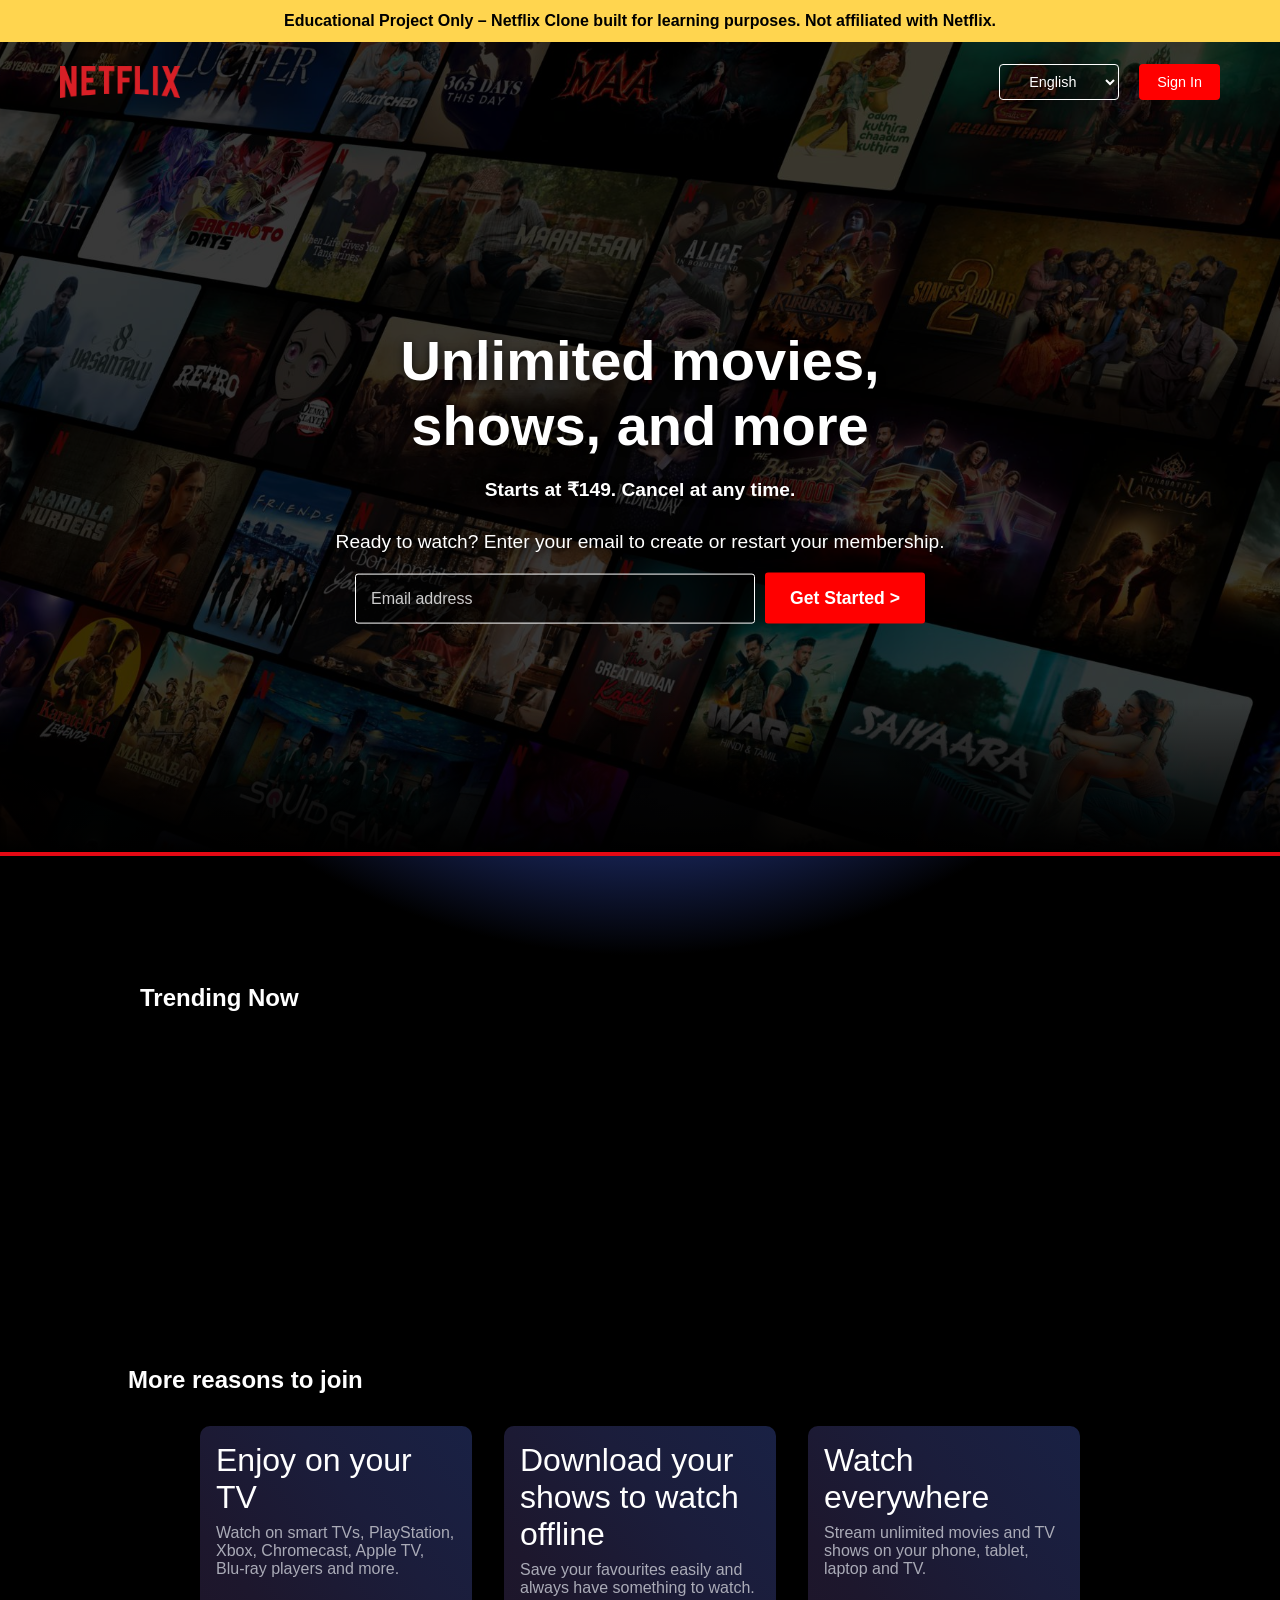
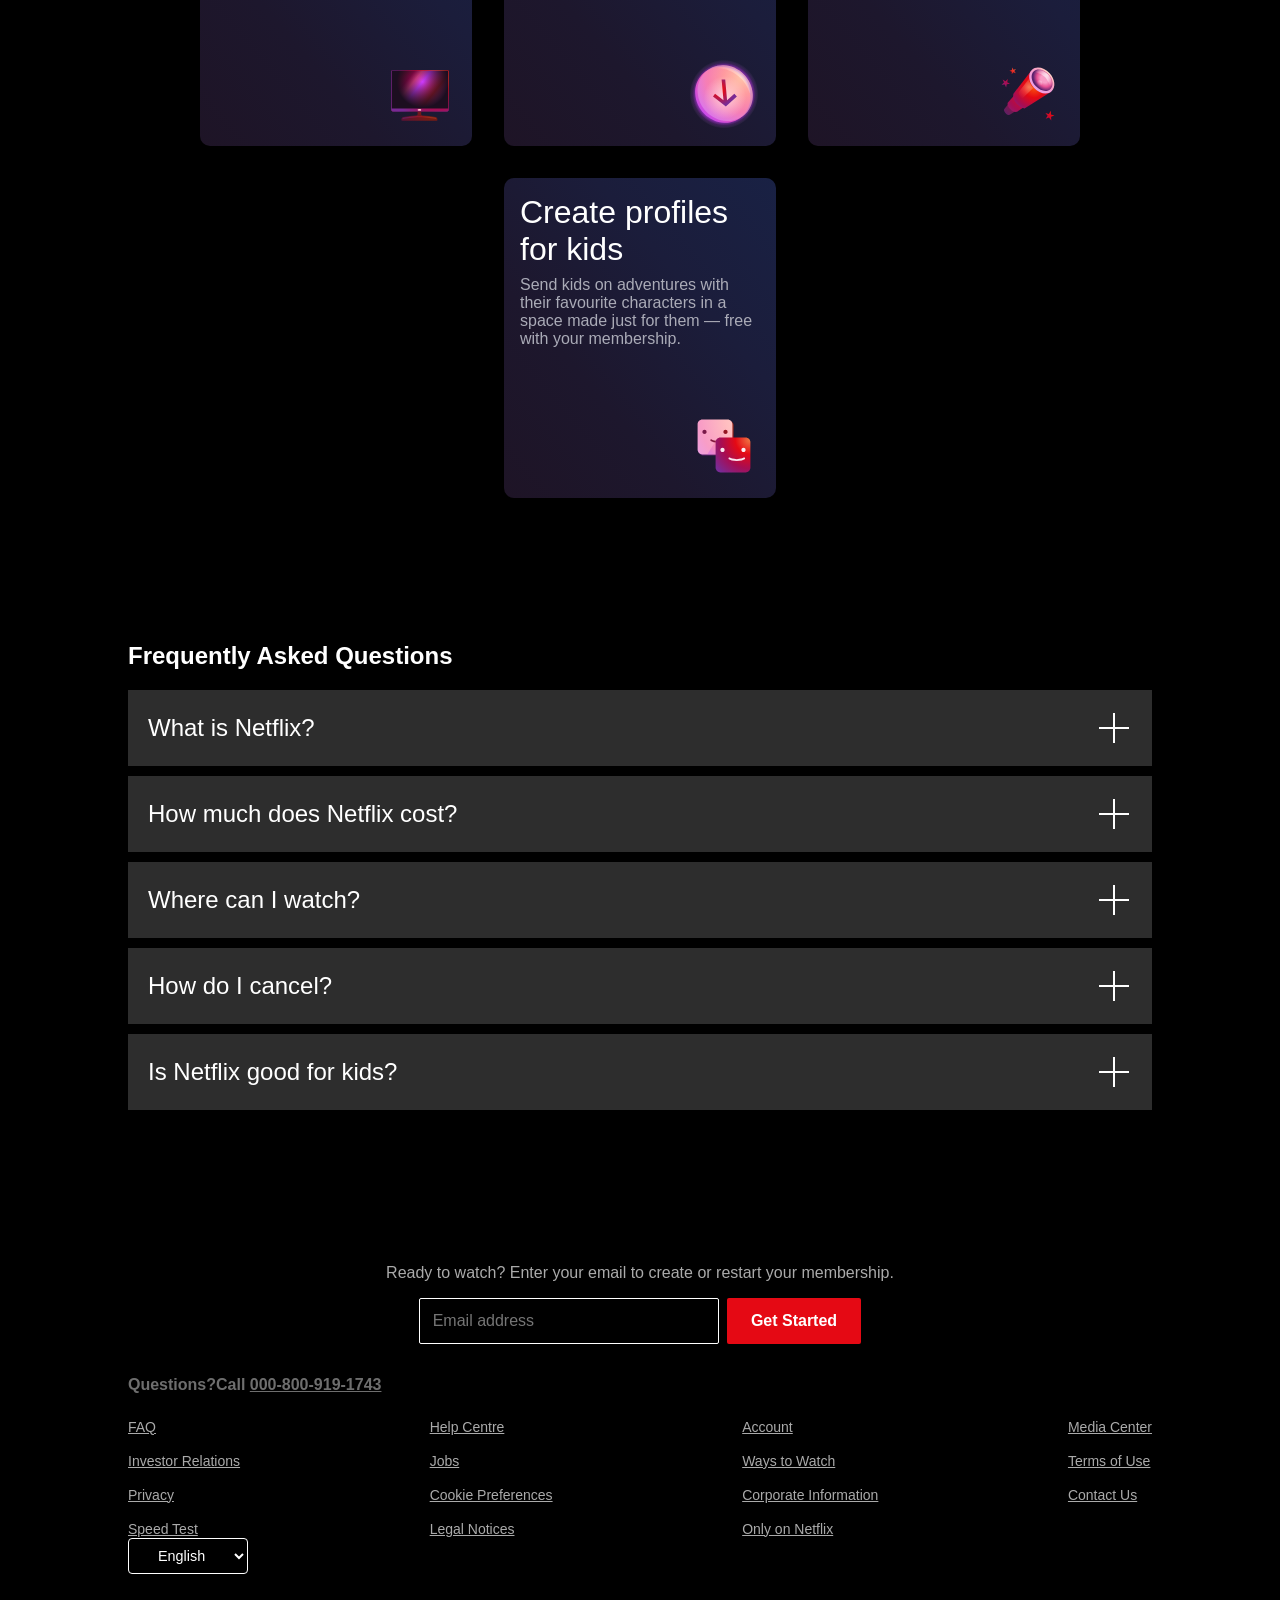
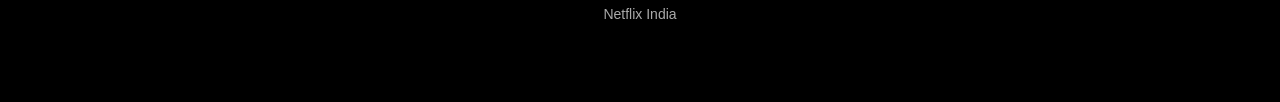
==== commit f02dc3b7: "Add files via upload" ====
--- a/index.html
+++ b/index.html
@@ -1,563 +1,564 @@
-<!DOCTYPE html>
-<html lang="en">
-
-<head>
-    <meta charset="UTF-8">
-    <meta name="viewport" content="width=device-width, initial-scale=1.0">
-    <title>Netflix Clone</title>
-    <link rel="stylesheet" href="style.css">
-    <link rel="stylesheet" href="responsive.css">
-</head>
-
-<body>
-    <div class="hero-section">
-        <div class="overlay"></div>
-
-        <div class="navbar">
-            <div class="logo"></div>
-            <div class="nav-right">
-                <select class="language-select">
-                    <option value="en">English</option>
-                    <option value="hi">हिन्दी</option>
-                </select>
-
-
-                <a href="http://127.0.0.1:5500/sign%20up.html"><button class="btn">Sign In</button></a>
-            </div>
-        </div>
-
-
-        <div class="hero">
-            <h1>Unlimited movies,</h1>
-            <h1>shows, and more</h1>
-            <h5>Starts at ₹149. Cancel at any time.</h5>
-            <p>Ready to watch? Enter your email to create or restart your membership.</p>
-
-            <div class="email-form">
-                <input type="email" placeholder="Email address" required>
-                <button>Get Started ></button>
-            </div>
-        </div>
-
-    </div>
-    <div class="line"></div>
-
-    <div class="movies-section">
-        <h2>Trending Now</h2>
-        <div class="movie-row">
-            <div class="movie"
-                style="background-image:url(https://occ-0-2041-3663.1.nflxso.net/dnm/api/v6/mAcAr9TxZIVbINe88xb3Teg5_OA/AAAABVCFw8MF6uGSOWNdDuWDceFWSWZ_MZr2EVeAVUKKwem4V55-hgOZIN4bL1ec88hlPQR8gCcr5Kjh3D5ooumjy06p86FGLS_UZOw.jpg?r=267);">
-                <!-- <span class="rank">1</span> -->
-            </div>
-            <div class="movie"
-                style="background-image:url(https://occ-0-2041-3663.1.nflxso.net/dnm/api/v6/mAcAr9TxZIVbINe88xb3Teg5_OA/AAAABVgzdeZGRAwCEa709VhH3rjzGTNzIDlWer-mLr3GaH6qm10zCfxxN-E1-JYCA8CxkoBD74MIuxW1agaVLL4kUpFTtsZPIuTfAV1ljNzcrTPup4487rDCgRuZm-Jn8fUi1cVx.jpg?r=d90);">
-                <!-- <span class="rank">2</span> -->
-            </div>
-            <div class="movie"
-                style="background-image:url(https://occ-0-2041-3663.1.nflxso.net/dnm/api/v6/mAcAr9TxZIVbINe88xb3Teg5_OA/AAAABUvQbIPXgpCDdCjDU1Ln9Hz_T9K4QWOeRqDC0_AqSS0EoDHnd3HZNvdU660QoLXfYN1J1onlnVJ6me4utt0EuPA35nq3AvkxOz4.jpg?r=00a);">
-                <!-- <span class="rank">3</span> -->
-            </div>
-            <div class="movie"
-                style="background-image:url(https://occ-0-2041-3663.1.nflxso.net/dnm/api/v6/mAcAr9TxZIVbINe88xb3Teg5_OA/AAAABSyEWnhjTjuqFw870rBScEnV2gTha0Gl7BmfSsX5e3RtJIM1eTzpnMRcInEiAcPfZDDUb75hwAh6s010xLSwWZvaH1iuN7CpRok.jpg?r=273);">
-                <!-- <span class="rank">4</span> -->
-            </div>
-            <div class="movie"
-                style="background-image:url(https://occ-0-2041-3663.1.nflxso.net/dnm/api/v6/mAcAr9TxZIVbINe88xb3Teg5_OA/AAAABWP3Xe0H5lJ7OjR6H9W1thiB3qtcHREgkVwBcSV8-xOmcUUiyzwOT1_hOghoVY02Fb373i6RgKvjCK0-rEOwjISi5yPqAzj0dfI.jpg?r=db7);">
-                <!-- <span class="rank">5</span> -->
-            </div>
-            <div class="movie"
-                style="background-image:url(https://occ-0-2041-3663.1.nflxso.net/dnm/api/v6/mAcAr9TxZIVbINe88xb3Teg5_OA/AAAABZBNpPRqz7ENbI6RF8S5l0eLsB1t5Oa-Cn0VuRlMPOiPP5wEQyrBk8XtUBGMAotP0Vf-MiBNM4nlaScaQw9VjPqx3Dghp0Lgj9BBHm4gNY0dD9B5KPCkaFqqUJDZbl1M8pNB.jpg?r=466);">
-                <!-- <span class="rank">6</span> -->
-            </div>
-            <div class="movie"
-                style="background-image:url(https://occ-0-2041-3663.1.nflxso.net/dnm/api/v6/mAcAr9TxZIVbINe88xb3Teg5_OA/AAAABeoohnxFnnker6egKMvwn6DeDzabFIl9ofD4lkS5kkiTPw-oLlWlg5EpZ55JS5_fxaNaPe3XQikLVASgsLctH9EVpSaAa9-tUfqu6sGD8TTXs0N1KWu9-ZWOWYdhA6HajAgl.jpg?r=f17);">
-                <!-- <span class="rank">7</span> -->
-            </div>
-            <div class="movie"
-                style="background-image:url(https://occ-0-2041-3663.1.nflxso.net/dnm/api/v6/mAcAr9TxZIVbINe88xb3Teg5_OA/AAAABfoaMS5KELruM3379E1i_LPapGnQcTAf0uLxtFgpvgoKeHevsJerl17TKVvUnmvj2HZRwnDrm8rt4SvoP1DkF-dLttvnoryDy6yau8BfW0qN3TSPn1Ds5EcupIfEwv_IKXRs.jpg?r=e05);">
-                <!-- <span class="rank">8</span> -->
-            </div>
-            <div class="movie"
-                style="background-image:url(https://occ-0-2041-3663.1.nflxso.net/dnm/api/v6/mAcAr9TxZIVbINe88xb3Teg5_OA/AAAABQv_qKs6sk8EvgL1Tys6_vGeoEK2mG7UaoT0kscI1Ia2BJZh8m_6pRLa9KIWwpg5uIYCOjS1Aw1faooc6zlgje2WDfsdtTTne4_-DFpmiUGlLRNNSl-Tk_xdhZxbe58GFLPL.jpg?r=b86);">
-                <!-- <span class="rank">9</span> -->
-            </div>
-            <div class="movie"
-                style="background-image:url(https://occ-0-2041-3663.1.nflxso.net/dnm/api/v6/mAcAr9TxZIVbINe88xb3Teg5_OA/AAAABfNlFEt-9DTSRWWIatIv7gv-ItPh91_VdnVeGeuJRFRDMiHhVSDQFSfhHSsy6-qpUXAVYcx_tl_nRJTe5hHjYYyUwAtMbHfM6Mg.jpg?r=213);">
-            </div>
-            <!-- <span class="rank">10</span> -->
-        </div>
-    </div>
-    <div class="reasons-section">
-        <h2>More reasons to join</h2>
-        <div class="reason-cards">
-
-            <div class="reason">
-                <h1>Enjoy on your TV</h1>
-                <p>Watch on smart TVs, PlayStation, Xbox, Chromecast, Apple TV, Blu-ray players and more.</p>
-                <svg width="72" height="72" viewBox="0 0 72 72" fill="none">
-                    <g id="television-core-small">
-                        <path id="Vector" fill-rule="evenodd" clip-rule="evenodd"
-                            d="M37.2 53.3992C37.2 52.7365 36.6628 52.1992 36 52.1992H34.8C34.1373 52.1992 33.6 52.7365 33.6 53.3992V56.2636C33.6 56.9129 33.0834 57.4433 32.4347 57.4739C30.3013 57.5744 28.1719 57.7834 26.0546 58.1011L19.444 59.0926C18.2692 59.2688 17.4 60.2782 17.4 61.4662V62.0992C17.4 62.4304 17.6686 62.6992 18 62.6992H52.8C53.1314 62.6992 53.4 62.4304 53.4 62.0992V61.4662C53.4 60.2782 52.5309 59.2688 51.3561 59.0926L44.7454 58.1011C42.6282 57.7834 40.4987 57.5744 38.3653 57.4739C37.7167 57.4433 37.2 56.9129 37.2 56.2636V53.3992Z"
-                            fill="url(#paint0_radial_5179_1308)"></path>
-                        <path id="Vector_2"
-                            d="M18.6 60.7388C18.6 60.2306 18.9587 59.796 19.4602 59.711C22.0196 59.2775 29.7585 58.0508 35.4 58.0508C41.0415 58.0508 48.7804 59.2775 51.3398 59.711C51.8412 59.796 52.2 60.2306 52.2 60.7388C52.2 60.902 52.0575 61.0268 51.8967 61.0004C50.1219 60.707 40.9704 59.2409 35.4 59.2409C29.8295 59.2409 20.678 60.707 18.9033 61.0004C18.7425 61.0268 18.6 60.902 18.6 60.7388Z"
-                            fill="url(#paint1_radial_5179_1308)"></path>
-                        <path id="Vector_3"
-                            d="M63 12H8.99995C8.00584 12 7.19995 12.8059 7.19995 13.8V51.6C7.19995 52.5941 8.00584 53.4 8.99995 53.4H63C63.9941 53.4 64.8 52.5941 64.8 51.6V13.8C64.8 12.8059 63.9941 12 63 12Z"
-                            fill="url(#paint2_linear_5179_1308)"></path>
-                        <path id="Vector_4"
-                            d="M63 12H8.99995C8.00584 12 7.19995 12.8059 7.19995 13.8V51.6C7.19995 52.5941 8.00584 53.4 8.99995 53.4H63C63.9941 53.4 64.8 52.5941 64.8 51.6V13.8C64.8 12.8059 63.9941 12 63 12Z"
-                            fill="url(#paint3_radial_5179_1308)"></path>
-                        <path id="Vector_5" fill-rule="evenodd" clip-rule="evenodd"
-                            d="M8.99995 12.6H63C63.663 12.6 64.2 13.1372 64.2 13.8V50.4H7.79995V13.8C7.79995 13.1372 8.33719 12.6 8.99995 12.6ZM7.19995 50.4V13.8C7.19995 12.8059 8.00581 12 8.99995 12H63C63.9942 12 64.8 12.8059 64.8 13.8V50.4V51.6C64.8 52.5941 63.9942 53.4 63 53.4H8.99995C8.00581 53.4 7.19995 52.5941 7.19995 51.6V50.4Z"
-                            fill="url(#paint4_radial_5179_1308)"></path>
-                        <path id="Vector_6"
-                            d="M35.4 52.8C36.3941 52.8 37.2 52.3971 37.2 51.9C37.2 51.4029 36.3941 51 35.4 51C34.4059 51 33.6 51.4029 33.6 51.9C33.6 52.3971 34.4059 52.8 35.4 52.8Z"
-                            fill="url(#paint5_radial_5179_1308)"></path>
-                    </g>
-                    <defs>
-                        <radialGradient id="paint0_radial_5179_1308" cx="0" cy="0" r="1" gradientUnits="userSpaceOnUse"
-                            gradientTransform="translate(50.3269 49.3723) rotate(118.526) scale(55.1579 46.2871)">
-                            <stop stop-color="#802600"></stop>
-                            <stop offset="0.333333" stop-color="#6F181D"></stop>
-                            <stop offset="0.666667" stop-color="#5B1333"></stop>
-                            <stop offset="1" stop-color="#391945"></stop>
-                        </radialGradient>
-                        <radialGradient id="paint1_radial_5179_1308" cx="0" cy="0" r="1" gradientUnits="userSpaceOnUse"
-                            gradientTransform="translate(48.1077 53.6128) rotate(158.116) scale(32.7275 42.219)">
-                            <stop stop-color="#99421D"></stop>
-                            <stop offset="0.333333" stop-color="#99161D"></stop>
-                            <stop offset="0.666667" stop-color="#7D1845"></stop>
-                            <stop offset="1" stop-color="#59216E"></stop>
-                        </radialGradient>
-                        <linearGradient id="paint2_linear_5179_1308" x1="10.4727" y1="14.9572" x2="56.1755" y2="51.4814"
-                            gradientUnits="userSpaceOnUse">
-                            <stop stop-color="#99161D"></stop>
-                            <stop offset="0.245283" stop-color="#CA005B"></stop>
-                            <stop offset="0.346698" stop-color="#FF479A"></stop>
-                            <stop offset="0.46934" stop-color="#CC3CFF"></stop>
-                            <stop offset="0.735849" stop-color="#BC1A22"></stop>
-                            <stop offset="1" stop-color="#C94FF5"></stop>
-                        </linearGradient>
-                        <radialGradient id="paint3_radial_5179_1308" cx="0" cy="0" r="1" gradientUnits="userSpaceOnUse"
-                            gradientTransform="translate(38.6181 23.8286) rotate(90) scale(25.9571 25.8545)">
-                            <stop stop-color="#1C0E20" stop-opacity="0"></stop>
-                            <stop offset="1" stop-color="#1C0E20"></stop>
-                        </radialGradient>
-                        <radialGradient id="paint4_radial_5179_1308" cx="0" cy="0" r="1" gradientUnits="userSpaceOnUse"
-                            gradientTransform="translate(54 20.1938) rotate(144.293) scale(47.2897 44.8232)">
-                            <stop stop-color="#EF7744"></stop>
-                            <stop offset="0.333333" stop-color="#E50914"></stop>
-                            <stop offset="0.666667" stop-color="#A70D53"></stop>
-                            <stop offset="1" stop-color="#792A95"></stop>
-                        </radialGradient>
-                        <radialGradient id="paint5_radial_5179_1308" cx="0" cy="0" r="1" gradientUnits="userSpaceOnUse"
-                            gradientTransform="translate(36.525 51.3562) rotate(135) scale(4.58735)">
-                            <stop stop-color="#FFDCCC"></stop>
-                            <stop offset="0.333333" stop-color="#FFBDC0"></stop>
-                            <stop offset="0.666667" stop-color="#F89DC6"></stop>
-                            <stop offset="1" stop-color="#E4A1FA"></stop>
-                        </radialGradient>
-                    </defs>
-                </svg>
-            </div>
-            <div class="reason">
-                <h1>Download your shows to watch offline</h1>
-                <p>Save your favourites easily and always have something to watch.</p>
-                <svg width="72" height="72" viewBox="0 0 72 72" fill="none">
-                    <g id="download-core-small">
-                        <path id="Vector"
-                            d="M36 70.2008C54.8882 70.2008 70.2001 54.8889 70.2001 36.0008C70.2001 17.1126 54.8882 1.80078 36 1.80078C17.1119 1.80078 1.80005 17.1126 1.80005 36.0008C1.80005 54.8889 17.1119 70.2008 36 70.2008Z"
-                            fill="url(#paint0_radial_5179_7940)"></path>
-                        <path id="Vector_2" opacity="0.4"
-                            d="M64.7658 36.195C65.5206 51.5916 53.7908 63.5824 38.5668 62.977C23.3428 62.3722 10.3893 49.4 9.63446 34.0034C8.87954 18.6068 20.6091 6.61594 35.8331 7.22116C51.0571 7.82638 64.0104 20.7984 64.7658 36.195Z"
-                            fill="url(#paint1_radial_5179_7940)"></path>
-                        <path id="Vector_3"
-                            d="M62.3657 37.9958C63.1205 53.3924 51.3908 65.3832 36.1668 64.7778C20.9428 64.173 7.9893 51.2008 7.23444 35.8041C6.47952 20.4075 18.2091 8.41672 33.4331 9.02194C48.6571 9.62716 61.6103 22.5992 62.3657 37.9958Z"
-                            fill="url(#paint2_radial_5179_7940)"></path>
-                        <path id="Vector_4" opacity="0.5"
-                            d="M64.7658 36.195C65.5206 51.5916 53.7908 63.5824 38.5668 62.977C23.3428 62.3722 10.3893 49.4 9.63446 34.0034C8.87954 18.6068 20.6091 6.61594 35.8331 7.22116C51.0571 7.82638 64.0104 20.7984 64.7658 36.195Z"
-                            fill="url(#paint3_radial_5179_7940)"></path>
-                        <path id="Vector_5" opacity="0.6"
-                            d="M36.9 60.6C48.6636 60.6 58.2 51.0637 58.2 39.3C58.2 27.5363 48.6636 18 36.9 18C25.1363 18 15.6 27.5363 15.6 39.3C15.6 51.0637 25.1363 60.6 36.9 60.6Z"
-                            fill="url(#paint4_radial_5179_7940)"></path>
-                        <path id="Vector_6" fill-rule="evenodd" clip-rule="evenodd"
-                            d="M39.0849 42.2727L46.3387 35.76L48.8945 38.5142L38.9118 47.477L37.8466 48.4333L36.6071 47.477L24.9899 38.5142L27.0434 35.76L35.4849 42.2727L33.6 21.6016H37.2L39.0849 42.2727Z"
-                            fill="url(#paint5_radial_5179_7940)"></path>
-                        <path id="Vector_7" opacity="0.4" fill-rule="evenodd" clip-rule="evenodd"
-                            d="M61.6566 34.9618C61.7832 35.3893 62.391 35.3233 62.3694 34.878C61.6962 21.1369 50.1509 9.55975 36.5817 9.01957C34.4606 8.93515 32.4155 9.12541 30.4772 9.55909C30.0745 9.64915 30.1575 10.2082 30.5697 10.2246C45.0094 10.7979 57.6246 21.2971 61.6566 34.9618Z"
-                            fill="url(#paint6_radial_5179_7940)"></path>
-                    </g>
-                    <defs>
-                        <radialGradient id="paint0_radial_5179_7940" cx="0" cy="0" r="1" gradientUnits="userSpaceOnUse"
-                            gradientTransform="translate(36.0001 36.1837) rotate(-90) scale(34.3829)">
-                            <stop offset="0.782019" stop-color="#982DBE"></stop>
-                            <stop offset="0.906819" stop-color="#B038DC" stop-opacity="0.2"></stop>
-                            <stop offset="1" stop-color="#E4A1FA" stop-opacity="0"></stop>
-                        </radialGradient>
-                        <radialGradient id="paint1_radial_5179_7940" cx="0" cy="0" r="1" gradientUnits="userSpaceOnUse"
-                            gradientTransform="translate(52.9937 20.0992) rotate(135) scale(49.9836)">
-                            <stop stop-color="#FFDCCC"></stop>
-                            <stop offset="0.333333" stop-color="#FFBDC0"></stop>
-                            <stop offset="0.666667" stop-color="#F89DC6"></stop>
-                            <stop offset="1" stop-color="#E4A1FA"></stop>
-                        </radialGradient>
-                        <radialGradient id="paint2_radial_5179_7940" cx="0" cy="0" r="1" gradientUnits="userSpaceOnUse"
-                            gradientTransform="translate(52.7999 19.6937) rotate(135) scale(53.1037)">
-                            <stop stop-color="#FFA984"></stop>
-                            <stop offset="0.333333" stop-color="#FF787F"></stop>
-                            <stop offset="0.666667" stop-color="#F45FA2"></stop>
-                            <stop offset="1" stop-color="#C44AF1"></stop>
-                        </radialGradient>
-                        <radialGradient id="paint3_radial_5179_7940" cx="0" cy="0" r="1" gradientUnits="userSpaceOnUse"
-                            gradientTransform="translate(52.9937 20.0992) rotate(135) scale(49.9836)">
-                            <stop stop-color="#FFDCCC"></stop>
-                            <stop offset="0.333333" stop-color="#FFBDC0"></stop>
-                            <stop offset="0.666667" stop-color="#F89DC6"></stop>
-                            <stop offset="1" stop-color="#E4A1FA"></stop>
-                        </radialGradient>
-                        <radialGradient id="paint4_radial_5179_7940" cx="0" cy="0" r="1" gradientUnits="userSpaceOnUse"
-                            gradientTransform="translate(36.9 39.3) scale(21.3)">
-                            <stop stop-color="white"></stop>
-                            <stop offset="1" stop-color="white" stop-opacity="0"></stop>
-                        </radialGradient>
-                        <radialGradient id="paint5_radial_5179_7940" cx="0" cy="0" r="1" gradientUnits="userSpaceOnUse"
-                            gradientTransform="translate(31.2 32.1016) rotate(39.5226) scale(15.5567)">
-                            <stop stop-color="#EF7744"></stop>
-                            <stop offset="0.2406" stop-color="#E50914"></stop>
-                            <stop offset="1" stop-color="#792A95"></stop>
-                        </radialGradient>
-                        <radialGradient id="paint6_radial_5179_7940" cx="0" cy="0" r="1" gradientUnits="userSpaceOnUse"
-                            gradientTransform="translate(50.7 21.3) rotate(-180) scale(30)">
-                            <stop stop-color="white"></stop>
-                            <stop offset="1" stop-color="white" stop-opacity="0"></stop>
-                        </radialGradient>
-                    </defs>
-                </svg>
-            </div>
-            <div class="reason">
-                <h1>Watch everywhere</h1>
-                <p>Stream unlimited movies and TV shows on your phone, tablet, laptop and TV.</p>
-                <svg width="72" height="72" viewBox="0 0 72 72" fill="none">
-                    <g id="telescope-core-small">
-                        <path id="Vector"
-                            d="M24.0492 36.6016L33.6 46.3898L17.8029 56.8633C17.8029 56.8633 15.8891 57.6983 13.625 55.2638C11.361 52.8293 12.1235 51.238 12.1235 51.238L24.0492 36.6016Z"
-                            fill="url(#paint0_radial_5179_1664)"></path>
-                        <path id="Vector_2"
-                            d="M25.0344 34.1992L36 46.151L25.0616 53.8043C25.0616 53.8043 21.8289 55.0984 18.0987 51.0172C14.3686 46.9358 15.9198 44.5105 15.9198 44.5105L25.0344 34.1992Z"
-                            fill="url(#paint1_radial_5179_1664)"></path>
-                        <path id="Vector_3"
-                            d="M39 13.0195L59.1 33.6788L32.5325 50.4142C32.5325 50.4142 28.7459 50.2552 24.3978 45.4897C20.0498 40.7243 21.4096 35.8101 21.4096 35.8101L39 13.0195Z"
-                            fill="url(#paint2_radial_5179_1664)"></path>
-                        <path id="Vector_4"
-                            d="M57.6709 15.3516C63.1044 21.2807 63.9858 29.2883 59.6386 33.2371C55.2916 37.186 47.3628 35.5806 41.9292 29.6515C36.4954 23.7224 35.6145 15.7148 39.9615 11.766C44.3084 7.81716 52.2372 9.42252 57.6709 15.3516Z"
-                            fill="url(#paint3_radial_5179_1664)"></path>
-                        <path id="Vector_5"
-                            d="M58.3787 31.255C54.8121 34.5032 48.2143 33.0817 43.6421 28.0798C39.07 23.078 38.2547 16.39 41.8213 13.1419C45.3879 9.89364 51.9857 11.3152 56.5579 16.3171C61.1298 21.3189 61.9452 28.0069 58.3787 31.255Z"
-                            fill="url(#paint4_radial_5179_1664)"></path>
-                        <path id="Vector_6" opacity="0.85"
-                            d="M59.6783 28.823C60.576 24.1785 59.6544 20.5934 56.1603 16.6199C52.6662 12.6464 47.3508 10.8657 43.7796 12.7598C39.371 15.098 48.3734 13.5961 53.4577 19.5815C57.8259 24.724 58.8516 33.1009 59.6783 28.823Z"
-                            fill="url(#paint5_radial_5179_1664)"></path>
-                        <path id="Vector_7" opacity="0.4"
-                            d="M50.3979 25.2452C50.4549 26.7239 49.2932 27.7677 47.8032 27.5766C46.3131 27.3856 45.059 26.032 45.002 24.5532C44.945 23.0745 46.1067 22.0307 47.5968 22.2218C49.0868 22.4128 50.341 23.7664 50.3979 25.2452Z"
-                            fill="url(#paint6_radial_5179_1664)"></path>
-                        <path id="Vector_8" opacity="0.6"
-                            d="M36.9217 21.0039L26.4258 34.3627C26.3297 36.4604 28.2903 39.5534 30.0334 40.8344L41.2345 29.9105C39.6 28.2005 36.9591 24.1025 36.9217 21.0039Z"
-                            fill="url(#paint7_radial_5179_1664)"></path>
-                        <path id="Vector_9" fill-rule="evenodd" clip-rule="evenodd"
-                            d="M20.0576 9.60156L21.479 11.7187L24 11.0654L22.3575 13.0272L23.7789 15.1444L21.3424 14.2397L19.7 16.2016L19.8365 13.6806L17.4 12.7759L19.9209 12.1225L20.0576 9.60156ZM58.776 52.8016L58.9623 56.4685L62.4 57.4188L59.0774 58.7347L59.2637 62.4016L57.0239 59.548L53.7014 60.8638L55.6397 57.7843L53.4 54.9307L56.8377 55.8811L58.776 52.8016ZM15.206 24.2101L15.8768 21.0016L13.4793 23.1964L10.6853 21.5563L11.9975 24.553L9.59998 26.7478L12.8085 26.405L14.1207 29.4016L14.7915 26.1931L18 25.8502L15.206 24.2101Z"
-                            fill="url(#paint8_linear_5179_1664)"></path>
-                    </g>
-                    <defs>
-                        <radialGradient id="paint0_radial_5179_1664" cx="0" cy="0" r="1" gradientUnits="userSpaceOnUse"
-                            gradientTransform="translate(36.6875 32.7016) rotate(135) scale(34.9134)">
-                            <stop stop-color="#99421D"></stop>
-                            <stop offset="0.333333" stop-color="#99161D"></stop>
-                            <stop offset="0.666667" stop-color="#7D1845"></stop>
-                            <stop offset="1" stop-color="#59216E"></stop>
-                        </radialGradient>
-                        <radialGradient id="paint1_radial_5179_1664" cx="0" cy="0" r="1" gradientUnits="userSpaceOnUse"
-                            gradientTransform="translate(42.5937 27.2992) rotate(135) scale(44.5477 44.5279)">
-                            <stop stop-color="#EF7744"></stop>
-                            <stop offset="0.333333" stop-color="#E50914"></stop>
-                            <stop offset="0.666667" stop-color="#A70D53"></stop>
-                            <stop offset="1" stop-color="#792A95"></stop>
-                        </radialGradient>
-                        <radialGradient id="paint2_radial_5179_1664" cx="0" cy="0" r="1" gradientUnits="userSpaceOnUse"
-                            gradientTransform="translate(42.3 29.106) rotate(135) scale(31.8127)">
-                            <stop stop-color="#FB540D"></stop>
-                            <stop offset="0.333333" stop-color="#E50914"></stop>
-                            <stop offset="0.666667" stop-color="#A70D53"></stop>
-                            <stop offset="1" stop-color="#792A95"></stop>
-                        </radialGradient>
-                        <radialGradient id="paint3_radial_5179_1664" cx="0" cy="0" r="1" gradientUnits="userSpaceOnUse"
-                            gradientTransform="translate(57.675 14.7078) rotate(134.326) scale(24.0433 24.0367)">
-                            <stop stop-color="#FFDCCC"></stop>
-                            <stop offset="0.333333" stop-color="#FFBDC0"></stop>
-                            <stop offset="0.666667" stop-color="#F89DC6"></stop>
-                            <stop offset="1" stop-color="#E4A1FA"></stop>
-                        </radialGradient>
-                        <radialGradient id="paint4_radial_5179_1664" cx="0" cy="0" r="1" gradientUnits="userSpaceOnUse"
-                            gradientTransform="translate(52.1305 21.273) rotate(141.875) scale(9.87138 12.8159)">
-                            <stop offset="0.307292" stop-color="#F89DC6"></stop>
-                            <stop offset="0.645392" stop-color="#E75094"></stop>
-                            <stop offset="1" stop-color="#59216E"></stop>
-                        </radialGradient>
-                        <radialGradient id="paint5_radial_5179_1664" cx="0" cy="0" r="1" gradientUnits="userSpaceOnUse"
-                            gradientTransform="translate(55.8 15.6) rotate(135) scale(13.1522)">
-                            <stop stop-color="white"></stop>
-                            <stop offset="1" stop-color="white" stop-opacity="0"></stop>
-                        </radialGradient>
-                        <radialGradient id="paint6_radial_5179_1664" cx="0" cy="0" r="1" gradientUnits="userSpaceOnUse"
-                            gradientTransform="translate(49.2362 22.9648) rotate(131.079) scale(5.08644 6.006)">
-                            <stop stop-color="white"></stop>
-                            <stop offset="1" stop-color="white" stop-opacity="0"></stop>
-                        </radialGradient>
-                        <radialGradient id="paint7_radial_5179_1664" cx="0" cy="0" r="1" gradientUnits="userSpaceOnUse"
-                            gradientTransform="translate(36.8758 29.1353) rotate(137.622) scale(13.5764)">
-                            <stop stop-color="#FFA984"></stop>
-                            <stop offset="1" stop-color="#F7636B" stop-opacity="0"></stop>
-                        </radialGradient>
-                        <linearGradient id="paint8_linear_5179_1664" x1="44.65" y1="27.9016" x2="24.25" y2="48.3016"
-                            gradientUnits="userSpaceOnUse">
-                            <stop stop-color="#EF7744"></stop>
-                            <stop offset="0.333333" stop-color="#E50914"></stop>
-                            <stop offset="0.666667" stop-color="#A70D53"></stop>
-                            <stop offset="1" stop-color="#792A95"></stop>
-                        </linearGradient>
-                    </defs>
-                </svg>
-            </div>
-            <div class="reason">
-                <h1>Create profiles for kids</h1>
-                <p>Send kids on adventures with their favourite characters in a space made just for them — free with
-                    your membership.</p>
-                <svg width="72" height="72" viewBox="0 0 72 72" fill="none">
-                    <g id="profiles-core-small">
-                        <path id="Vector"
-                            d="M10.8 15.6008C10.8 12.9499 12.949 10.8008 15.5999 10.8008H40.8C43.4509 10.8008 45.6 12.9498 45.6 15.6008V40.8007C45.6 43.4516 43.4509 45.6007 40.8 45.6007H15.6C12.949 45.6007 10.8 43.4517 10.8 40.8007V15.6008Z"
-                            fill="url(#paint0_radial_5179_7919)"></path>
-                        <path id="Vector_2"
-                            d="M9.59998 14.4016C9.59998 11.7506 11.749 9.60162 14.4 9.60156H39.6C42.251 9.60156 44.4 11.7506 44.4 14.4016V39.6015C44.4 42.2525 42.251 44.4015 39.6 44.4015H14.4C11.749 44.4016 9.59998 42.2525 9.59998 39.6015V14.4016Z"
-                            fill="url(#paint1_radial_5179_7919)"></path>
-                        <path id="Vector_3"
-                            d="M18.6 21.9008C18.6 23.0606 17.6598 24.0008 16.5 24.0008C15.3402 24.0008 14.4 23.0606 14.4 21.9008C14.4 20.741 15.3402 19.8008 16.5 19.8008C17.6598 19.8008 18.6 20.741 18.6 21.9008Z"
-                            fill="url(#paint2_radial_5179_7919)"></path>
-                        <path id="Vector_4"
-                            d="M39.6 21.9008C39.6 23.0606 38.6598 24.0008 37.5 24.0008C36.3402 24.0008 35.4 23.0606 35.4 21.9008C35.4 20.741 36.3402 19.8008 37.5 19.8008C38.6598 19.8008 39.6 20.741 39.6 21.9008Z"
-                            fill="url(#paint3_radial_5179_7919)"></path>
-                        <path id="Vector_5"
-                            d="M23.6713 29.4501C23.2437 29.1967 22.6917 29.3379 22.4383 29.7655C22.1848 30.1932 22.3261 30.7452 22.7537 30.9986C23.8254 31.6337 26.769 32.7744 30.6375 32.7744C34.506 32.7744 37.4497 31.6337 38.5213 30.9986C38.949 30.7452 39.0902 30.1932 38.8368 29.7655C38.5834 29.3379 38.0313 29.1967 37.6037 29.4501C36.8191 29.9151 34.194 30.9744 30.6375 30.9744C27.081 30.9744 24.456 29.9151 23.6713 29.4501Z"
-                            fill="url(#paint4_radial_5179_7919)"></path>
-                        <path id="Vector_6" opacity="0.35"
-                            d="M19.2 44.4016H28.2L32.4 27.6016C30.2787 28.1801 28.4542 29.5387 27.2921 31.4053L19.2 44.4016Z"
-                            fill="url(#paint5_radial_5179_7919)"></path>
-                        <path id="Vector_7"
-                            d="M27.6 32.4016C27.6 29.7506 29.749 27.6016 32.4 27.6016L57.6 27.6016C60.2508 27.6016 62.4 29.7506 62.4 32.4016V57.6015C62.4 60.2524 60.2508 62.4016 57.6 62.4016H32.4C29.749 62.4016 27.6 60.2524 27.6 57.6016V32.4016Z"
-                            fill="url(#paint6_radial_5179_7919)"></path>
-                        <path id="Vector_8"
-                            d="M36.6 39.9008C36.6 41.0606 35.6598 42.0008 34.5 42.0008C33.3402 42.0008 32.4 41.0606 32.4 39.9008C32.4 38.741 33.3402 37.8008 34.5 37.8008C35.6598 37.8008 36.6 38.741 36.6 39.9008Z"
-                            fill="url(#paint7_radial_5179_7919)"></path>
-                        <path id="Vector_9"
-                            d="M57.6 39.9008C57.6 41.0606 56.6598 42.0008 55.5 42.0008C54.3402 42.0008 53.4 41.0606 53.4 39.9008C53.4 38.741 54.3402 37.8008 55.5 37.8008C56.6598 37.8008 57.6 38.741 57.6 39.9008Z"
-                            fill="url(#paint8_radial_5179_7919)"></path>
-                        <path id="Vector_10"
-                            d="M41.8213 47.6025C41.3937 47.349 40.8416 47.4903 40.5882 47.9179C40.3348 48.3455 40.476 48.8976 40.9037 49.1509C41.9753 49.786 44.919 50.9267 48.7875 50.9267C52.656 50.9267 55.5996 49.786 56.6713 49.1509C57.0989 48.8976 57.2402 48.3455 56.9867 47.9179C56.7333 47.4903 56.1813 47.349 55.7537 47.6025C54.969 48.0674 52.344 49.1267 48.7875 49.1267C45.231 49.1267 42.6059 48.0674 41.8213 47.6025Z"
-                            fill="url(#paint9_radial_5179_7919)"></path>
-                    </g>
-                    <defs>
-                        <radialGradient id="paint0_radial_5179_7919" cx="0" cy="0" r="1" gradientUnits="userSpaceOnUse"
-                            gradientTransform="translate(39.075 17.6882) rotate(135) scale(32.8097)">
-                            <stop stop-color="#99421D"></stop>
-                            <stop offset="0.333333" stop-color="#99161D"></stop>
-                            <stop offset="0.666667" stop-color="#7D1845"></stop>
-                            <stop offset="1" stop-color="#59216E"></stop>
-                        </radialGradient>
-                        <radialGradient id="paint1_radial_5179_7919" cx="0" cy="0" r="1" gradientUnits="userSpaceOnUse"
-                            gradientTransform="translate(62.4 8.70157) rotate(133.87) scale(75.3216)">
-                            <stop stop-color="#FFDCCC"></stop>
-                            <stop offset="0.333333" stop-color="#FFBDC0"></stop>
-                            <stop offset="0.666667" stop-color="#F89DC6"></stop>
-                            <stop offset="1" stop-color="#E4A1FA"></stop>
-                        </radialGradient>
-                        <radialGradient id="paint2_radial_5179_7919" cx="0" cy="0" r="1" gradientUnits="userSpaceOnUse"
-                            gradientTransform="translate(60.3 11.1008) rotate(133.939) scale(68.7426 55.9547)">
-                            <stop stop-color="#99421D"></stop>
-                            <stop offset="0.333333" stop-color="#99161D"></stop>
-                            <stop offset="0.666667" stop-color="#7D1845"></stop>
-                            <stop offset="1" stop-color="#59216E"></stop>
-                        </radialGradient>
-                        <radialGradient id="paint3_radial_5179_7919" cx="0" cy="0" r="1" gradientUnits="userSpaceOnUse"
-                            gradientTransform="translate(60.3 11.1008) rotate(133.939) scale(68.7426 55.9547)">
-                            <stop stop-color="#99421D"></stop>
-                            <stop offset="0.333333" stop-color="#99161D"></stop>
-                            <stop offset="0.666667" stop-color="#7D1845"></stop>
-                            <stop offset="1" stop-color="#59216E"></stop>
-                        </radialGradient>
-                        <radialGradient id="paint4_radial_5179_7919" cx="0" cy="0" r="1" gradientUnits="userSpaceOnUse"
-                            gradientTransform="translate(60.3 11.0994) rotate(133.939) scale(68.7426 55.9548)">
-                            <stop stop-color="#99421D"></stop>
-                            <stop offset="0.333333" stop-color="#99161D"></stop>
-                            <stop offset="0.666667" stop-color="#7D1845"></stop>
-                            <stop offset="1" stop-color="#59216E"></stop>
-                        </radialGradient>
-                        <radialGradient id="paint5_radial_5179_7919" cx="0" cy="0" r="1" gradientUnits="userSpaceOnUse"
-                            gradientTransform="translate(39.6 27.9016) rotate(135) scale(23.3345)">
-                            <stop stop-color="#FFA984"></stop>
-                            <stop offset="0.333333" stop-color="#FF787F"></stop>
-                            <stop offset="0.666667" stop-color="#F45FA2"></stop>
-                            <stop offset="1" stop-color="#C44AF1"></stop>
-                        </radialGradient>
-                        <radialGradient id="paint6_radial_5179_7919" cx="0" cy="0" r="1" gradientUnits="userSpaceOnUse"
-                            gradientTransform="translate(61.8 29.7016) rotate(135) scale(43.2749)">
-                            <stop stop-color="#EF7744"></stop>
-                            <stop offset="0.333333" stop-color="#E50914"></stop>
-                            <stop offset="0.666667" stop-color="#A70D53"></stop>
-                            <stop offset="1" stop-color="#792A95"></stop>
-                        </radialGradient>
-                        <radialGradient id="paint7_radial_5179_7919" cx="0" cy="0" r="1" gradientUnits="userSpaceOnUse"
-                            gradientTransform="translate(62.1 11.1008) rotate(137.146) scale(73.6614 60.3576)">
-                            <stop stop-color="#FFDCCC"></stop>
-                            <stop offset="0.333333" stop-color="#FDF6F6"></stop>
-                            <stop offset="0.666667" stop-color="#FADCE9"></stop>
-                            <stop offset="1" stop-color="#E4A1FA"></stop>
-                        </radialGradient>
-                        <radialGradient id="paint8_radial_5179_7919" cx="0" cy="0" r="1" gradientUnits="userSpaceOnUse"
-                            gradientTransform="translate(62.1 11.1008) rotate(137.146) scale(73.6614 60.3576)">
-                            <stop stop-color="#FFDCCC"></stop>
-                            <stop offset="0.333333" stop-color="#FDF6F6"></stop>
-                            <stop offset="0.666667" stop-color="#FADCE9"></stop>
-                            <stop offset="1" stop-color="#E4A1FA"></stop>
-                        </radialGradient>
-                        <radialGradient id="paint9_radial_5179_7919" cx="0" cy="0" r="1" gradientUnits="userSpaceOnUse"
-                            gradientTransform="translate(62.1 11.1017) rotate(137.146) scale(73.6614 60.3576)">
-                            <stop stop-color="#FFDCCC"></stop>
-                            <stop offset="0.333333" stop-color="#FDF6F6"></stop>
-                            <stop offset="0.666667" stop-color="#FADCE9"></stop>
-                            <stop offset="1" stop-color="#E4A1FA"></stop>
-                        </radialGradient>
-                    </defs>
-                </svg>
-            </div>
-        </div>
-    </div>
-    <div class="faq-section">
-        <h1>Frequently Asked Questions</h1>
-
-        <details>
-            <summary>
-                <span>What is Netflix?</span>
-                <svg xmlns="http://www.w3.org/2000/svg" fill="none" viewBox="0 0 36 36" width="36" height="36">
-                    <path fill-rule="evenodd" clip-rule="evenodd" d="M17 17V3h2v14h14v2H19v14h-2V19H3v-2h14z"
-                        fill="currentColor" />
-                </svg>
-            </summary>
-            <p>Netflix is a streaming service that offers a wide variety of award-winning TV shows, movies, anime, and
-                more on thousands of internet-connected devices.</p>
-        </details>
-
-        <details>
-            <summary>
-                <span>How much does Netflix cost?</span>
-                <svg xmlns="http://www.w3.org/2000/svg" fill="none" viewBox="0 0 36 36" width="36" height="36">
-                    <path fill-rule="evenodd" clip-rule="evenodd" d="M17 17V3h2v14h14v2H19v14h-2V19H3v-2h14z"
-                        fill="currentColor" />
-                </svg>
-            </summary>
-            <p>Watch Netflix on your smartphone, tablet, Smart TV, laptop, or streaming device, all for one fixed
-                monthly fee. Plans range depending on your region.</p>
-        </details>
-
-        <details>
-            <summary>
-                <span>Where can I watch?</span>
-                <svg xmlns="http://www.w3.org/2000/svg" fill="none" viewBox="0 0 36 36" width="36" height="36">
-                    <path fill-rule="evenodd" clip-rule="evenodd" d="M17 17V3h2v14h14v2H19v14h-2V19H3v-2h14z"
-                        fill="currentColor" />
-                </svg>
-            </summary>
-            <p>Watch anywhere, anytime. Sign in with your Netflix account to watch instantly on the web or on your
-                devices.</p>
-        </details>
-
-        <details>
-            <summary>
-                <span>How do I cancel?</span>
-                <svg xmlns="http://www.w3.org/2000/svg" fill="none" viewBox="0 0 36 36" width="36" height="36">
-                    <path fill-rule="evenodd" clip-rule="evenodd" d="M17 17V3h2v14h14v2H19v14h-2V19H3v-2h14z"
-                        fill="currentColor" />
-                </svg>
-            </summary>
-            <p>Netflix is flexible. There are no annoying contracts and no commitments. You can easily cancel your
-                account online in two clicks.</p>
-        </details>
-
-        <details>
-            <summary>
-                <span>Is Netflix good for kids?</span>
-                <svg xmlns="http://www.w3.org/2000/svg" fill="none" viewBox="0 0 36 36" width="36" height="36">
-                    <path fill-rule="evenodd" clip-rule="evenodd" d="M17 17V3h2v14h14v2H19v14h-2V19H3v-2h14z"
-                        fill="currentColor" />
-                </svg>
-            </summary>
-            <p>The Netflix Kids experience is included in your membership to give parents control while kids enjoy
-                family-friendly content.</p>
-        </details>
-    </div>
-    </div>
-    <footer>
-        <div class="footer-section">
-            <div class="input-section">
-                <p>Ready to watch? Enter your email to create or restart your membership.</p>
-                <div class="inputs-container">
-                    <input id="email" type="email" placeholder="Email address">
-                    <button id="button">Get Started</button>
-                </div>
-            </div>
-            <div class="links-section">
-                <div class="query">
-                    <p>Questions?Call <a href="tel:000-800-919-1743">000-800-919-1743</a></p>
-                </div>
-                <div class="links">
-                    <ul>
-                        <li><a href="#">FAQ</a></li>
-                        <li><a href="#">Investor Relations</a></li>
-                        <li><a href="#">Privacy</a></li>
-                        <li><a href="#">Speed Test</a></li>
-                    </ul>
-                    <ul>
-                        <li><a href="#">Help Centre</a></li>
-                        <li><a href="#">Jobs</a></li>
-                        <li><a href="#">Cookie Preferences</a></li>
-                        <li><a href="Legal_notices.html">Legal Notices</a></li>
-                    </ul>
-                    <ul>
-                        <li><a href="#">Account</a></li>
-                        <li><a href="#">Ways to Watch</a></li>
-                        <li><a href="#">Corporate Information</a></li>
-                        <li><a href="Netflix_original.html">Only on Netflix</a></li>
-                    </ul>
-                    <ul>
-                        <li><a href="#">Media Center</a></li>
-                        <li><a href="#">Terms of Use</a></li>
-                        <li><a href="#">Contact Us</a></li>
-                    </ul>
-                </div>
-                <div id="bottom-lang" class="lang-select">
-
-                    <select class="language-select">
-                        <option value="en">English</option>
-                        <option value="hi">हिन्दी</option>
-                    </select>
-                </div>
-
-            </div>
-            <span>
-                <p>Netflix India</p>
-            </span>
-        </div>
-
-    </footer>
-</body>
-
+<!DOCTYPE html>
+<html lang="en">
+
+<head>
+    <meta charset="UTF-8">
+    <meta name="viewport" content="width=device-width, initial-scale=1.0">
+    <title>Netflix Clone</title>
+    <link rel="stylesheet" href="style.css">
+    <link rel="stylesheet" href="responsive.css">
+</head>
+
+<body>
+<div style="background:#ffd54f;color:#000;padding:12px;text-align:center;font-weight:bold;">Educational Project Only – Netflix Clone built for learning purposes. Not affiliated with Netflix.</div>
+    <div class="hero-section">
+        <div class="overlay"></div>
+
+        <div class="navbar">
+            <div class="logo"></div>
+            <div class="nav-right">
+                <select class="language-select">
+                    <option value="en">English</option>
+                    <option value="hi">हिन्दी</option>
+                </select>
+
+
+                <a href="sign up.html"><button class="btn">Sign In</button></a>
+            </div>
+        </div>
+
+
+        <div class="hero">
+            <h1>Unlimited movies,</h1>
+            <h1>shows, and more</h1>
+            <h5>Starts at ₹149. Cancel at any time.</h5>
+            <p>Ready to watch? Enter your email to create or restart your membership.</p>
+
+            <div class="email-form">
+                <input type="email" placeholder="Email address" required>
+                <button>Get Started ></button>
+            </div>
+        </div>
+
+    </div>
+    <div class="line"></div>
+
+    <div class="movies-section">
+        <h2>Trending Now</h2>
+        <div class="movie-row">
+            <div class="movie"
+                style="background-image:url(https://occ-0-2041-3663.1.nflxso.net/dnm/api/v6/mAcAr9TxZIVbINe88xb3Teg5_OA/AAAABVCFw8MF6uGSOWNdDuWDceFWSWZ_MZr2EVeAVUKKwem4V55-hgOZIN4bL1ec88hlPQR8gCcr5Kjh3D5ooumjy06p86FGLS_UZOw.jpg?r=267);">
+                <!-- <span class="rank">1</span> -->
+            </div>
+            <div class="movie"
+                style="background-image:url(https://occ-0-2041-3663.1.nflxso.net/dnm/api/v6/mAcAr9TxZIVbINe88xb3Teg5_OA/AAAABVgzdeZGRAwCEa709VhH3rjzGTNzIDlWer-mLr3GaH6qm10zCfxxN-E1-JYCA8CxkoBD74MIuxW1agaVLL4kUpFTtsZPIuTfAV1ljNzcrTPup4487rDCgRuZm-Jn8fUi1cVx.jpg?r=d90);">
+                <!-- <span class="rank">2</span> -->
+            </div>
+            <div class="movie"
+                style="background-image:url(https://occ-0-2041-3663.1.nflxso.net/dnm/api/v6/mAcAr9TxZIVbINe88xb3Teg5_OA/AAAABUvQbIPXgpCDdCjDU1Ln9Hz_T9K4QWOeRqDC0_AqSS0EoDHnd3HZNvdU660QoLXfYN1J1onlnVJ6me4utt0EuPA35nq3AvkxOz4.jpg?r=00a);">
+                <!-- <span class="rank">3</span> -->
+            </div>
+            <div class="movie"
+                style="background-image:url(https://occ-0-2041-3663.1.nflxso.net/dnm/api/v6/mAcAr9TxZIVbINe88xb3Teg5_OA/AAAABSyEWnhjTjuqFw870rBScEnV2gTha0Gl7BmfSsX5e3RtJIM1eTzpnMRcInEiAcPfZDDUb75hwAh6s010xLSwWZvaH1iuN7CpRok.jpg?r=273);">
+                <!-- <span class="rank">4</span> -->
+            </div>
+            <div class="movie"
+                style="background-image:url(https://occ-0-2041-3663.1.nflxso.net/dnm/api/v6/mAcAr9TxZIVbINe88xb3Teg5_OA/AAAABWP3Xe0H5lJ7OjR6H9W1thiB3qtcHREgkVwBcSV8-xOmcUUiyzwOT1_hOghoVY02Fb373i6RgKvjCK0-rEOwjISi5yPqAzj0dfI.jpg?r=db7);">
+                <!-- <span class="rank">5</span> -->
+            </div>
+            <div class="movie"
+                style="background-image:url(https://occ-0-2041-3663.1.nflxso.net/dnm/api/v6/mAcAr9TxZIVbINe88xb3Teg5_OA/AAAABZBNpPRqz7ENbI6RF8S5l0eLsB1t5Oa-Cn0VuRlMPOiPP5wEQyrBk8XtUBGMAotP0Vf-MiBNM4nlaScaQw9VjPqx3Dghp0Lgj9BBHm4gNY0dD9B5KPCkaFqqUJDZbl1M8pNB.jpg?r=466);">
+                <!-- <span class="rank">6</span> -->
+            </div>
+            <div class="movie"
+                style="background-image:url(https://occ-0-2041-3663.1.nflxso.net/dnm/api/v6/mAcAr9TxZIVbINe88xb3Teg5_OA/AAAABeoohnxFnnker6egKMvwn6DeDzabFIl9ofD4lkS5kkiTPw-oLlWlg5EpZ55JS5_fxaNaPe3XQikLVASgsLctH9EVpSaAa9-tUfqu6sGD8TTXs0N1KWu9-ZWOWYdhA6HajAgl.jpg?r=f17);">
+                <!-- <span class="rank">7</span> -->
+            </div>
+            <div class="movie"
+                style="background-image:url(https://occ-0-2041-3663.1.nflxso.net/dnm/api/v6/mAcAr9TxZIVbINe88xb3Teg5_OA/AAAABfoaMS5KELruM3379E1i_LPapGnQcTAf0uLxtFgpvgoKeHevsJerl17TKVvUnmvj2HZRwnDrm8rt4SvoP1DkF-dLttvnoryDy6yau8BfW0qN3TSPn1Ds5EcupIfEwv_IKXRs.jpg?r=e05);">
+                <!-- <span class="rank">8</span> -->
+            </div>
+            <div class="movie"
+                style="background-image:url(https://occ-0-2041-3663.1.nflxso.net/dnm/api/v6/mAcAr9TxZIVbINe88xb3Teg5_OA/AAAABQv_qKs6sk8EvgL1Tys6_vGeoEK2mG7UaoT0kscI1Ia2BJZh8m_6pRLa9KIWwpg5uIYCOjS1Aw1faooc6zlgje2WDfsdtTTne4_-DFpmiUGlLRNNSl-Tk_xdhZxbe58GFLPL.jpg?r=b86);">
+                <!-- <span class="rank">9</span> -->
+            </div>
+            <div class="movie"
+                style="background-image:url(https://occ-0-2041-3663.1.nflxso.net/dnm/api/v6/mAcAr9TxZIVbINe88xb3Teg5_OA/AAAABfNlFEt-9DTSRWWIatIv7gv-ItPh91_VdnVeGeuJRFRDMiHhVSDQFSfhHSsy6-qpUXAVYcx_tl_nRJTe5hHjYYyUwAtMbHfM6Mg.jpg?r=213);">
+            </div>
+            <!-- <span class="rank">10</span> -->
+        </div>
+    </div>
+    <div class="reasons-section">
+        <h2>More reasons to join</h2>
+        <div class="reason-cards">
+
+            <div class="reason">
+                <h1>Enjoy on your TV</h1>
+                <p>Watch on smart TVs, PlayStation, Xbox, Chromecast, Apple TV, Blu-ray players and more.</p>
+                <svg width="72" height="72" viewBox="0 0 72 72" fill="none">
+                    <g id="television-core-small">
+                        <path id="Vector" fill-rule="evenodd" clip-rule="evenodd"
+                            d="M37.2 53.3992C37.2 52.7365 36.6628 52.1992 36 52.1992H34.8C34.1373 52.1992 33.6 52.7365 33.6 53.3992V56.2636C33.6 56.9129 33.0834 57.4433 32.4347 57.4739C30.3013 57.5744 28.1719 57.7834 26.0546 58.1011L19.444 59.0926C18.2692 59.2688 17.4 60.2782 17.4 61.4662V62.0992C17.4 62.4304 17.6686 62.6992 18 62.6992H52.8C53.1314 62.6992 53.4 62.4304 53.4 62.0992V61.4662C53.4 60.2782 52.5309 59.2688 51.3561 59.0926L44.7454 58.1011C42.6282 57.7834 40.4987 57.5744 38.3653 57.4739C37.7167 57.4433 37.2 56.9129 37.2 56.2636V53.3992Z"
+                            fill="url(#paint0_radial_5179_1308)"></path>
+                        <path id="Vector_2"
+                            d="M18.6 60.7388C18.6 60.2306 18.9587 59.796 19.4602 59.711C22.0196 59.2775 29.7585 58.0508 35.4 58.0508C41.0415 58.0508 48.7804 59.2775 51.3398 59.711C51.8412 59.796 52.2 60.2306 52.2 60.7388C52.2 60.902 52.0575 61.0268 51.8967 61.0004C50.1219 60.707 40.9704 59.2409 35.4 59.2409C29.8295 59.2409 20.678 60.707 18.9033 61.0004C18.7425 61.0268 18.6 60.902 18.6 60.7388Z"
+                            fill="url(#paint1_radial_5179_1308)"></path>
+                        <path id="Vector_3"
+                            d="M63 12H8.99995C8.00584 12 7.19995 12.8059 7.19995 13.8V51.6C7.19995 52.5941 8.00584 53.4 8.99995 53.4H63C63.9941 53.4 64.8 52.5941 64.8 51.6V13.8C64.8 12.8059 63.9941 12 63 12Z"
+                            fill="url(#paint2_linear_5179_1308)"></path>
+                        <path id="Vector_4"
+                            d="M63 12H8.99995C8.00584 12 7.19995 12.8059 7.19995 13.8V51.6C7.19995 52.5941 8.00584 53.4 8.99995 53.4H63C63.9941 53.4 64.8 52.5941 64.8 51.6V13.8C64.8 12.8059 63.9941 12 63 12Z"
+                            fill="url(#paint3_radial_5179_1308)"></path>
+                        <path id="Vector_5" fill-rule="evenodd" clip-rule="evenodd"
+                            d="M8.99995 12.6H63C63.663 12.6 64.2 13.1372 64.2 13.8V50.4H7.79995V13.8C7.79995 13.1372 8.33719 12.6 8.99995 12.6ZM7.19995 50.4V13.8C7.19995 12.8059 8.00581 12 8.99995 12H63C63.9942 12 64.8 12.8059 64.8 13.8V50.4V51.6C64.8 52.5941 63.9942 53.4 63 53.4H8.99995C8.00581 53.4 7.19995 52.5941 7.19995 51.6V50.4Z"
+                            fill="url(#paint4_radial_5179_1308)"></path>
+                        <path id="Vector_6"
+                            d="M35.4 52.8C36.3941 52.8 37.2 52.3971 37.2 51.9C37.2 51.4029 36.3941 51 35.4 51C34.4059 51 33.6 51.4029 33.6 51.9C33.6 52.3971 34.4059 52.8 35.4 52.8Z"
+                            fill="url(#paint5_radial_5179_1308)"></path>
+                    </g>
+                    <defs>
+                        <radialGradient id="paint0_radial_5179_1308" cx="0" cy="0" r="1" gradientUnits="userSpaceOnUse"
+                            gradientTransform="translate(50.3269 49.3723) rotate(118.526) scale(55.1579 46.2871)">
+                            <stop stop-color="#802600"></stop>
+                            <stop offset="0.333333" stop-color="#6F181D"></stop>
+                            <stop offset="0.666667" stop-color="#5B1333"></stop>
+                            <stop offset="1" stop-color="#391945"></stop>
+                        </radialGradient>
+                        <radialGradient id="paint1_radial_5179_1308" cx="0" cy="0" r="1" gradientUnits="userSpaceOnUse"
+                            gradientTransform="translate(48.1077 53.6128) rotate(158.116) scale(32.7275 42.219)">
+                            <stop stop-color="#99421D"></stop>
+                            <stop offset="0.333333" stop-color="#99161D"></stop>
+                            <stop offset="0.666667" stop-color="#7D1845"></stop>
+                            <stop offset="1" stop-color="#59216E"></stop>
+                        </radialGradient>
+                        <linearGradient id="paint2_linear_5179_1308" x1="10.4727" y1="14.9572" x2="56.1755" y2="51.4814"
+                            gradientUnits="userSpaceOnUse">
+                            <stop stop-color="#99161D"></stop>
+                            <stop offset="0.245283" stop-color="#CA005B"></stop>
+                            <stop offset="0.346698" stop-color="#FF479A"></stop>
+                            <stop offset="0.46934" stop-color="#CC3CFF"></stop>
+                            <stop offset="0.735849" stop-color="#BC1A22"></stop>
+                            <stop offset="1" stop-color="#C94FF5"></stop>
+                        </linearGradient>
+                        <radialGradient id="paint3_radial_5179_1308" cx="0" cy="0" r="1" gradientUnits="userSpaceOnUse"
+                            gradientTransform="translate(38.6181 23.8286) rotate(90) scale(25.9571 25.8545)">
+                            <stop stop-color="#1C0E20" stop-opacity="0"></stop>
+                            <stop offset="1" stop-color="#1C0E20"></stop>
+                        </radialGradient>
+                        <radialGradient id="paint4_radial_5179_1308" cx="0" cy="0" r="1" gradientUnits="userSpaceOnUse"
+                            gradientTransform="translate(54 20.1938) rotate(144.293) scale(47.2897 44.8232)">
+                            <stop stop-color="#EF7744"></stop>
+                            <stop offset="0.333333" stop-color="#E50914"></stop>
+                            <stop offset="0.666667" stop-color="#A70D53"></stop>
+                            <stop offset="1" stop-color="#792A95"></stop>
+                        </radialGradient>
+                        <radialGradient id="paint5_radial_5179_1308" cx="0" cy="0" r="1" gradientUnits="userSpaceOnUse"
+                            gradientTransform="translate(36.525 51.3562) rotate(135) scale(4.58735)">
+                            <stop stop-color="#FFDCCC"></stop>
+                            <stop offset="0.333333" stop-color="#FFBDC0"></stop>
+                            <stop offset="0.666667" stop-color="#F89DC6"></stop>
+                            <stop offset="1" stop-color="#E4A1FA"></stop>
+                        </radialGradient>
+                    </defs>
+                </svg>
+            </div>
+            <div class="reason">
+                <h1>Download your shows to watch offline</h1>
+                <p>Save your favourites easily and always have something to watch.</p>
+                <svg width="72" height="72" viewBox="0 0 72 72" fill="none">
+                    <g id="download-core-small">
+                        <path id="Vector"
+                            d="M36 70.2008C54.8882 70.2008 70.2001 54.8889 70.2001 36.0008C70.2001 17.1126 54.8882 1.80078 36 1.80078C17.1119 1.80078 1.80005 17.1126 1.80005 36.0008C1.80005 54.8889 17.1119 70.2008 36 70.2008Z"
+                            fill="url(#paint0_radial_5179_7940)"></path>
+                        <path id="Vector_2" opacity="0.4"
+                            d="M64.7658 36.195C65.5206 51.5916 53.7908 63.5824 38.5668 62.977C23.3428 62.3722 10.3893 49.4 9.63446 34.0034C8.87954 18.6068 20.6091 6.61594 35.8331 7.22116C51.0571 7.82638 64.0104 20.7984 64.7658 36.195Z"
+                            fill="url(#paint1_radial_5179_7940)"></path>
+                        <path id="Vector_3"
+                            d="M62.3657 37.9958C63.1205 53.3924 51.3908 65.3832 36.1668 64.7778C20.9428 64.173 7.9893 51.2008 7.23444 35.8041C6.47952 20.4075 18.2091 8.41672 33.4331 9.02194C48.6571 9.62716 61.6103 22.5992 62.3657 37.9958Z"
+                            fill="url(#paint2_radial_5179_7940)"></path>
+                        <path id="Vector_4" opacity="0.5"
+                            d="M64.7658 36.195C65.5206 51.5916 53.7908 63.5824 38.5668 62.977C23.3428 62.3722 10.3893 49.4 9.63446 34.0034C8.87954 18.6068 20.6091 6.61594 35.8331 7.22116C51.0571 7.82638 64.0104 20.7984 64.7658 36.195Z"
+                            fill="url(#paint3_radial_5179_7940)"></path>
+                        <path id="Vector_5" opacity="0.6"
+                            d="M36.9 60.6C48.6636 60.6 58.2 51.0637 58.2 39.3C58.2 27.5363 48.6636 18 36.9 18C25.1363 18 15.6 27.5363 15.6 39.3C15.6 51.0637 25.1363 60.6 36.9 60.6Z"
+                            fill="url(#paint4_radial_5179_7940)"></path>
+                        <path id="Vector_6" fill-rule="evenodd" clip-rule="evenodd"
+                            d="M39.0849 42.2727L46.3387 35.76L48.8945 38.5142L38.9118 47.477L37.8466 48.4333L36.6071 47.477L24.9899 38.5142L27.0434 35.76L35.4849 42.2727L33.6 21.6016H37.2L39.0849 42.2727Z"
+                            fill="url(#paint5_radial_5179_7940)"></path>
+                        <path id="Vector_7" opacity="0.4" fill-rule="evenodd" clip-rule="evenodd"
+                            d="M61.6566 34.9618C61.7832 35.3893 62.391 35.3233 62.3694 34.878C61.6962 21.1369 50.1509 9.55975 36.5817 9.01957C34.4606 8.93515 32.4155 9.12541 30.4772 9.55909C30.0745 9.64915 30.1575 10.2082 30.5697 10.2246C45.0094 10.7979 57.6246 21.2971 61.6566 34.9618Z"
+                            fill="url(#paint6_radial_5179_7940)"></path>
+                    </g>
+                    <defs>
+                        <radialGradient id="paint0_radial_5179_7940" cx="0" cy="0" r="1" gradientUnits="userSpaceOnUse"
+                            gradientTransform="translate(36.0001 36.1837) rotate(-90) scale(34.3829)">
+                            <stop offset="0.782019" stop-color="#982DBE"></stop>
+                            <stop offset="0.906819" stop-color="#B038DC" stop-opacity="0.2"></stop>
+                            <stop offset="1" stop-color="#E4A1FA" stop-opacity="0"></stop>
+                        </radialGradient>
+                        <radialGradient id="paint1_radial_5179_7940" cx="0" cy="0" r="1" gradientUnits="userSpaceOnUse"
+                            gradientTransform="translate(52.9937 20.0992) rotate(135) scale(49.9836)">
+                            <stop stop-color="#FFDCCC"></stop>
+                            <stop offset="0.333333" stop-color="#FFBDC0"></stop>
+                            <stop offset="0.666667" stop-color="#F89DC6"></stop>
+                            <stop offset="1" stop-color="#E4A1FA"></stop>
+                        </radialGradient>
+                        <radialGradient id="paint2_radial_5179_7940" cx="0" cy="0" r="1" gradientUnits="userSpaceOnUse"
+                            gradientTransform="translate(52.7999 19.6937) rotate(135) scale(53.1037)">
+                            <stop stop-color="#FFA984"></stop>
+                            <stop offset="0.333333" stop-color="#FF787F"></stop>
+                            <stop offset="0.666667" stop-color="#F45FA2"></stop>
+                            <stop offset="1" stop-color="#C44AF1"></stop>
+                        </radialGradient>
+                        <radialGradient id="paint3_radial_5179_7940" cx="0" cy="0" r="1" gradientUnits="userSpaceOnUse"
+                            gradientTransform="translate(52.9937 20.0992) rotate(135) scale(49.9836)">
+                            <stop stop-color="#FFDCCC"></stop>
+                            <stop offset="0.333333" stop-color="#FFBDC0"></stop>
+                            <stop offset="0.666667" stop-color="#F89DC6"></stop>
+                            <stop offset="1" stop-color="#E4A1FA"></stop>
+                        </radialGradient>
+                        <radialGradient id="paint4_radial_5179_7940" cx="0" cy="0" r="1" gradientUnits="userSpaceOnUse"
+                            gradientTransform="translate(36.9 39.3) scale(21.3)">
+                            <stop stop-color="white"></stop>
+                            <stop offset="1" stop-color="white" stop-opacity="0"></stop>
+                        </radialGradient>
+                        <radialGradient id="paint5_radial_5179_7940" cx="0" cy="0" r="1" gradientUnits="userSpaceOnUse"
+                            gradientTransform="translate(31.2 32.1016) rotate(39.5226) scale(15.5567)">
+                            <stop stop-color="#EF7744"></stop>
+                            <stop offset="0.2406" stop-color="#E50914"></stop>
+                            <stop offset="1" stop-color="#792A95"></stop>
+                        </radialGradient>
+                        <radialGradient id="paint6_radial_5179_7940" cx="0" cy="0" r="1" gradientUnits="userSpaceOnUse"
+                            gradientTransform="translate(50.7 21.3) rotate(-180) scale(30)">
+                            <stop stop-color="white"></stop>
+                            <stop offset="1" stop-color="white" stop-opacity="0"></stop>
+                        </radialGradient>
+                    </defs>
+                </svg>
+            </div>
+            <div class="reason">
+                <h1>Watch everywhere</h1>
+                <p>Stream unlimited movies and TV shows on your phone, tablet, laptop and TV.</p>
+                <svg width="72" height="72" viewBox="0 0 72 72" fill="none">
+                    <g id="telescope-core-small">
+                        <path id="Vector"
+                            d="M24.0492 36.6016L33.6 46.3898L17.8029 56.8633C17.8029 56.8633 15.8891 57.6983 13.625 55.2638C11.361 52.8293 12.1235 51.238 12.1235 51.238L24.0492 36.6016Z"
+                            fill="url(#paint0_radial_5179_1664)"></path>
+                        <path id="Vector_2"
+                            d="M25.0344 34.1992L36 46.151L25.0616 53.8043C25.0616 53.8043 21.8289 55.0984 18.0987 51.0172C14.3686 46.9358 15.9198 44.5105 15.9198 44.5105L25.0344 34.1992Z"
+                            fill="url(#paint1_radial_5179_1664)"></path>
+                        <path id="Vector_3"
+                            d="M39 13.0195L59.1 33.6788L32.5325 50.4142C32.5325 50.4142 28.7459 50.2552 24.3978 45.4897C20.0498 40.7243 21.4096 35.8101 21.4096 35.8101L39 13.0195Z"
+                            fill="url(#paint2_radial_5179_1664)"></path>
+                        <path id="Vector_4"
+                            d="M57.6709 15.3516C63.1044 21.2807 63.9858 29.2883 59.6386 33.2371C55.2916 37.186 47.3628 35.5806 41.9292 29.6515C36.4954 23.7224 35.6145 15.7148 39.9615 11.766C44.3084 7.81716 52.2372 9.42252 57.6709 15.3516Z"
+                            fill="url(#paint3_radial_5179_1664)"></path>
+                        <path id="Vector_5"
+                            d="M58.3787 31.255C54.8121 34.5032 48.2143 33.0817 43.6421 28.0798C39.07 23.078 38.2547 16.39 41.8213 13.1419C45.3879 9.89364 51.9857 11.3152 56.5579 16.3171C61.1298 21.3189 61.9452 28.0069 58.3787 31.255Z"
+                            fill="url(#paint4_radial_5179_1664)"></path>
+                        <path id="Vector_6" opacity="0.85"
+                            d="M59.6783 28.823C60.576 24.1785 59.6544 20.5934 56.1603 16.6199C52.6662 12.6464 47.3508 10.8657 43.7796 12.7598C39.371 15.098 48.3734 13.5961 53.4577 19.5815C57.8259 24.724 58.8516 33.1009 59.6783 28.823Z"
+                            fill="url(#paint5_radial_5179_1664)"></path>
+                        <path id="Vector_7" opacity="0.4"
+                            d="M50.3979 25.2452C50.4549 26.7239 49.2932 27.7677 47.8032 27.5766C46.3131 27.3856 45.059 26.032 45.002 24.5532C44.945 23.0745 46.1067 22.0307 47.5968 22.2218C49.0868 22.4128 50.341 23.7664 50.3979 25.2452Z"
+                            fill="url(#paint6_radial_5179_1664)"></path>
+                        <path id="Vector_8" opacity="0.6"
+                            d="M36.9217 21.0039L26.4258 34.3627C26.3297 36.4604 28.2903 39.5534 30.0334 40.8344L41.2345 29.9105C39.6 28.2005 36.9591 24.1025 36.9217 21.0039Z"
+                            fill="url(#paint7_radial_5179_1664)"></path>
+                        <path id="Vector_9" fill-rule="evenodd" clip-rule="evenodd"
+                            d="M20.0576 9.60156L21.479 11.7187L24 11.0654L22.3575 13.0272L23.7789 15.1444L21.3424 14.2397L19.7 16.2016L19.8365 13.6806L17.4 12.7759L19.9209 12.1225L20.0576 9.60156ZM58.776 52.8016L58.9623 56.4685L62.4 57.4188L59.0774 58.7347L59.2637 62.4016L57.0239 59.548L53.7014 60.8638L55.6397 57.7843L53.4 54.9307L56.8377 55.8811L58.776 52.8016ZM15.206 24.2101L15.8768 21.0016L13.4793 23.1964L10.6853 21.5563L11.9975 24.553L9.59998 26.7478L12.8085 26.405L14.1207 29.4016L14.7915 26.1931L18 25.8502L15.206 24.2101Z"
+                            fill="url(#paint8_linear_5179_1664)"></path>
+                    </g>
+                    <defs>
+                        <radialGradient id="paint0_radial_5179_1664" cx="0" cy="0" r="1" gradientUnits="userSpaceOnUse"
+                            gradientTransform="translate(36.6875 32.7016) rotate(135) scale(34.9134)">
+                            <stop stop-color="#99421D"></stop>
+                            <stop offset="0.333333" stop-color="#99161D"></stop>
+                            <stop offset="0.666667" stop-color="#7D1845"></stop>
+                            <stop offset="1" stop-color="#59216E"></stop>
+                        </radialGradient>
+                        <radialGradient id="paint1_radial_5179_1664" cx="0" cy="0" r="1" gradientUnits="userSpaceOnUse"
+                            gradientTransform="translate(42.5937 27.2992) rotate(135) scale(44.5477 44.5279)">
+                            <stop stop-color="#EF7744"></stop>
+                            <stop offset="0.333333" stop-color="#E50914"></stop>
+                            <stop offset="0.666667" stop-color="#A70D53"></stop>
+                            <stop offset="1" stop-color="#792A95"></stop>
+                        </radialGradient>
+                        <radialGradient id="paint2_radial_5179_1664" cx="0" cy="0" r="1" gradientUnits="userSpaceOnUse"
+                            gradientTransform="translate(42.3 29.106) rotate(135) scale(31.8127)">
+                            <stop stop-color="#FB540D"></stop>
+                            <stop offset="0.333333" stop-color="#E50914"></stop>
+                            <stop offset="0.666667" stop-color="#A70D53"></stop>
+                            <stop offset="1" stop-color="#792A95"></stop>
+                        </radialGradient>
+                        <radialGradient id="paint3_radial_5179_1664" cx="0" cy="0" r="1" gradientUnits="userSpaceOnUse"
+                            gradientTransform="translate(57.675 14.7078) rotate(134.326) scale(24.0433 24.0367)">
+                            <stop stop-color="#FFDCCC"></stop>
+                            <stop offset="0.333333" stop-color="#FFBDC0"></stop>
+                            <stop offset="0.666667" stop-color="#F89DC6"></stop>
+                            <stop offset="1" stop-color="#E4A1FA"></stop>
+                        </radialGradient>
+                        <radialGradient id="paint4_radial_5179_1664" cx="0" cy="0" r="1" gradientUnits="userSpaceOnUse"
+                            gradientTransform="translate(52.1305 21.273) rotate(141.875) scale(9.87138 12.8159)">
+                            <stop offset="0.307292" stop-color="#F89DC6"></stop>
+                            <stop offset="0.645392" stop-color="#E75094"></stop>
+                            <stop offset="1" stop-color="#59216E"></stop>
+                        </radialGradient>
+                        <radialGradient id="paint5_radial_5179_1664" cx="0" cy="0" r="1" gradientUnits="userSpaceOnUse"
+                            gradientTransform="translate(55.8 15.6) rotate(135) scale(13.1522)">
+                            <stop stop-color="white"></stop>
+                            <stop offset="1" stop-color="white" stop-opacity="0"></stop>
+                        </radialGradient>
+                        <radialGradient id="paint6_radial_5179_1664" cx="0" cy="0" r="1" gradientUnits="userSpaceOnUse"
+                            gradientTransform="translate(49.2362 22.9648) rotate(131.079) scale(5.08644 6.006)">
+                            <stop stop-color="white"></stop>
+                            <stop offset="1" stop-color="white" stop-opacity="0"></stop>
+                        </radialGradient>
+                        <radialGradient id="paint7_radial_5179_1664" cx="0" cy="0" r="1" gradientUnits="userSpaceOnUse"
+                            gradientTransform="translate(36.8758 29.1353) rotate(137.622) scale(13.5764)">
+                            <stop stop-color="#FFA984"></stop>
+                            <stop offset="1" stop-color="#F7636B" stop-opacity="0"></stop>
+                        </radialGradient>
+                        <linearGradient id="paint8_linear_5179_1664" x1="44.65" y1="27.9016" x2="24.25" y2="48.3016"
+                            gradientUnits="userSpaceOnUse">
+                            <stop stop-color="#EF7744"></stop>
+                            <stop offset="0.333333" stop-color="#E50914"></stop>
+                            <stop offset="0.666667" stop-color="#A70D53"></stop>
+                            <stop offset="1" stop-color="#792A95"></stop>
+                        </linearGradient>
+                    </defs>
+                </svg>
+            </div>
+            <div class="reason">
+                <h1>Create profiles for kids</h1>
+                <p>Send kids on adventures with their favourite characters in a space made just for them — free with
+                    your membership.</p>
+                <svg width="72" height="72" viewBox="0 0 72 72" fill="none">
+                    <g id="profiles-core-small">
+                        <path id="Vector"
+                            d="M10.8 15.6008C10.8 12.9499 12.949 10.8008 15.5999 10.8008H40.8C43.4509 10.8008 45.6 12.9498 45.6 15.6008V40.8007C45.6 43.4516 43.4509 45.6007 40.8 45.6007H15.6C12.949 45.6007 10.8 43.4517 10.8 40.8007V15.6008Z"
+                            fill="url(#paint0_radial_5179_7919)"></path>
+                        <path id="Vector_2"
+                            d="M9.59998 14.4016C9.59998 11.7506 11.749 9.60162 14.4 9.60156H39.6C42.251 9.60156 44.4 11.7506 44.4 14.4016V39.6015C44.4 42.2525 42.251 44.4015 39.6 44.4015H14.4C11.749 44.4016 9.59998 42.2525 9.59998 39.6015V14.4016Z"
+                            fill="url(#paint1_radial_5179_7919)"></path>
+                        <path id="Vector_3"
+                            d="M18.6 21.9008C18.6 23.0606 17.6598 24.0008 16.5 24.0008C15.3402 24.0008 14.4 23.0606 14.4 21.9008C14.4 20.741 15.3402 19.8008 16.5 19.8008C17.6598 19.8008 18.6 20.741 18.6 21.9008Z"
+                            fill="url(#paint2_radial_5179_7919)"></path>
+                        <path id="Vector_4"
+                            d="M39.6 21.9008C39.6 23.0606 38.6598 24.0008 37.5 24.0008C36.3402 24.0008 35.4 23.0606 35.4 21.9008C35.4 20.741 36.3402 19.8008 37.5 19.8008C38.6598 19.8008 39.6 20.741 39.6 21.9008Z"
+                            fill="url(#paint3_radial_5179_7919)"></path>
+                        <path id="Vector_5"
+                            d="M23.6713 29.4501C23.2437 29.1967 22.6917 29.3379 22.4383 29.7655C22.1848 30.1932 22.3261 30.7452 22.7537 30.9986C23.8254 31.6337 26.769 32.7744 30.6375 32.7744C34.506 32.7744 37.4497 31.6337 38.5213 30.9986C38.949 30.7452 39.0902 30.1932 38.8368 29.7655C38.5834 29.3379 38.0313 29.1967 37.6037 29.4501C36.8191 29.9151 34.194 30.9744 30.6375 30.9744C27.081 30.9744 24.456 29.9151 23.6713 29.4501Z"
+                            fill="url(#paint4_radial_5179_7919)"></path>
+                        <path id="Vector_6" opacity="0.35"
+                            d="M19.2 44.4016H28.2L32.4 27.6016C30.2787 28.1801 28.4542 29.5387 27.2921 31.4053L19.2 44.4016Z"
+                            fill="url(#paint5_radial_5179_7919)"></path>
+                        <path id="Vector_7"
+                            d="M27.6 32.4016C27.6 29.7506 29.749 27.6016 32.4 27.6016L57.6 27.6016C60.2508 27.6016 62.4 29.7506 62.4 32.4016V57.6015C62.4 60.2524 60.2508 62.4016 57.6 62.4016H32.4C29.749 62.4016 27.6 60.2524 27.6 57.6016V32.4016Z"
+                            fill="url(#paint6_radial_5179_7919)"></path>
+                        <path id="Vector_8"
+                            d="M36.6 39.9008C36.6 41.0606 35.6598 42.0008 34.5 42.0008C33.3402 42.0008 32.4 41.0606 32.4 39.9008C32.4 38.741 33.3402 37.8008 34.5 37.8008C35.6598 37.8008 36.6 38.741 36.6 39.9008Z"
+                            fill="url(#paint7_radial_5179_7919)"></path>
+                        <path id="Vector_9"
+                            d="M57.6 39.9008C57.6 41.0606 56.6598 42.0008 55.5 42.0008C54.3402 42.0008 53.4 41.0606 53.4 39.9008C53.4 38.741 54.3402 37.8008 55.5 37.8008C56.6598 37.8008 57.6 38.741 57.6 39.9008Z"
+                            fill="url(#paint8_radial_5179_7919)"></path>
+                        <path id="Vector_10"
+                            d="M41.8213 47.6025C41.3937 47.349 40.8416 47.4903 40.5882 47.9179C40.3348 48.3455 40.476 48.8976 40.9037 49.1509C41.9753 49.786 44.919 50.9267 48.7875 50.9267C52.656 50.9267 55.5996 49.786 56.6713 49.1509C57.0989 48.8976 57.2402 48.3455 56.9867 47.9179C56.7333 47.4903 56.1813 47.349 55.7537 47.6025C54.969 48.0674 52.344 49.1267 48.7875 49.1267C45.231 49.1267 42.6059 48.0674 41.8213 47.6025Z"
+                            fill="url(#paint9_radial_5179_7919)"></path>
+                    </g>
+                    <defs>
+                        <radialGradient id="paint0_radial_5179_7919" cx="0" cy="0" r="1" gradientUnits="userSpaceOnUse"
+                            gradientTransform="translate(39.075 17.6882) rotate(135) scale(32.8097)">
+                            <stop stop-color="#99421D"></stop>
+                            <stop offset="0.333333" stop-color="#99161D"></stop>
+                            <stop offset="0.666667" stop-color="#7D1845"></stop>
+                            <stop offset="1" stop-color="#59216E"></stop>
+                        </radialGradient>
+                        <radialGradient id="paint1_radial_5179_7919" cx="0" cy="0" r="1" gradientUnits="userSpaceOnUse"
+                            gradientTransform="translate(62.4 8.70157) rotate(133.87) scale(75.3216)">
+                            <stop stop-color="#FFDCCC"></stop>
+                            <stop offset="0.333333" stop-color="#FFBDC0"></stop>
+                            <stop offset="0.666667" stop-color="#F89DC6"></stop>
+                            <stop offset="1" stop-color="#E4A1FA"></stop>
+                        </radialGradient>
+                        <radialGradient id="paint2_radial_5179_7919" cx="0" cy="0" r="1" gradientUnits="userSpaceOnUse"
+                            gradientTransform="translate(60.3 11.1008) rotate(133.939) scale(68.7426 55.9547)">
+                            <stop stop-color="#99421D"></stop>
+                            <stop offset="0.333333" stop-color="#99161D"></stop>
+                            <stop offset="0.666667" stop-color="#7D1845"></stop>
+                            <stop offset="1" stop-color="#59216E"></stop>
+                        </radialGradient>
+                        <radialGradient id="paint3_radial_5179_7919" cx="0" cy="0" r="1" gradientUnits="userSpaceOnUse"
+                            gradientTransform="translate(60.3 11.1008) rotate(133.939) scale(68.7426 55.9547)">
+                            <stop stop-color="#99421D"></stop>
+                            <stop offset="0.333333" stop-color="#99161D"></stop>
+                            <stop offset="0.666667" stop-color="#7D1845"></stop>
+                            <stop offset="1" stop-color="#59216E"></stop>
+                        </radialGradient>
+                        <radialGradient id="paint4_radial_5179_7919" cx="0" cy="0" r="1" gradientUnits="userSpaceOnUse"
+                            gradientTransform="translate(60.3 11.0994) rotate(133.939) scale(68.7426 55.9548)">
+                            <stop stop-color="#99421D"></stop>
+                            <stop offset="0.333333" stop-color="#99161D"></stop>
+                            <stop offset="0.666667" stop-color="#7D1845"></stop>
+                            <stop offset="1" stop-color="#59216E"></stop>
+                        </radialGradient>
+                        <radialGradient id="paint5_radial_5179_7919" cx="0" cy="0" r="1" gradientUnits="userSpaceOnUse"
+                            gradientTransform="translate(39.6 27.9016) rotate(135) scale(23.3345)">
+                            <stop stop-color="#FFA984"></stop>
+                            <stop offset="0.333333" stop-color="#FF787F"></stop>
+                            <stop offset="0.666667" stop-color="#F45FA2"></stop>
+                            <stop offset="1" stop-color="#C44AF1"></stop>
+                        </radialGradient>
+                        <radialGradient id="paint6_radial_5179_7919" cx="0" cy="0" r="1" gradientUnits="userSpaceOnUse"
+                            gradientTransform="translate(61.8 29.7016) rotate(135) scale(43.2749)">
+                            <stop stop-color="#EF7744"></stop>
+                            <stop offset="0.333333" stop-color="#E50914"></stop>
+                            <stop offset="0.666667" stop-color="#A70D53"></stop>
+                            <stop offset="1" stop-color="#792A95"></stop>
+                        </radialGradient>
+                        <radialGradient id="paint7_radial_5179_7919" cx="0" cy="0" r="1" gradientUnits="userSpaceOnUse"
+                            gradientTransform="translate(62.1 11.1008) rotate(137.146) scale(73.6614 60.3576)">
+                            <stop stop-color="#FFDCCC"></stop>
+                            <stop offset="0.333333" stop-color="#FDF6F6"></stop>
+                            <stop offset="0.666667" stop-color="#FADCE9"></stop>
+                            <stop offset="1" stop-color="#E4A1FA"></stop>
+                        </radialGradient>
+                        <radialGradient id="paint8_radial_5179_7919" cx="0" cy="0" r="1" gradientUnits="userSpaceOnUse"
+                            gradientTransform="translate(62.1 11.1008) rotate(137.146) scale(73.6614 60.3576)">
+                            <stop stop-color="#FFDCCC"></stop>
+                            <stop offset="0.333333" stop-color="#FDF6F6"></stop>
+                            <stop offset="0.666667" stop-color="#FADCE9"></stop>
+                            <stop offset="1" stop-color="#E4A1FA"></stop>
+                        </radialGradient>
+                        <radialGradient id="paint9_radial_5179_7919" cx="0" cy="0" r="1" gradientUnits="userSpaceOnUse"
+                            gradientTransform="translate(62.1 11.1017) rotate(137.146) scale(73.6614 60.3576)">
+                            <stop stop-color="#FFDCCC"></stop>
+                            <stop offset="0.333333" stop-color="#FDF6F6"></stop>
+                            <stop offset="0.666667" stop-color="#FADCE9"></stop>
+                            <stop offset="1" stop-color="#E4A1FA"></stop>
+                        </radialGradient>
+                    </defs>
+                </svg>
+            </div>
+        </div>
+    </div>
+    <div class="faq-section">
+        <h1>Frequently Asked Questions</h1>
+
+        <details>
+            <summary>
+                <span>What is Netflix?</span>
+                <svg xmlns="http://www.w3.org/2000/svg" fill="none" viewBox="0 0 36 36" width="36" height="36">
+                    <path fill-rule="evenodd" clip-rule="evenodd" d="M17 17V3h2v14h14v2H19v14h-2V19H3v-2h14z"
+                        fill="currentColor" />
+                </svg>
+            </summary>
+            <p>Netflix is a streaming service that offers a wide variety of award-winning TV shows, movies, anime, and
+                more on thousands of internet-connected devices.</p>
+        </details>
+
+        <details>
+            <summary>
+                <span>How much does Netflix cost?</span>
+                <svg xmlns="http://www.w3.org/2000/svg" fill="none" viewBox="0 0 36 36" width="36" height="36">
+                    <path fill-rule="evenodd" clip-rule="evenodd" d="M17 17V3h2v14h14v2H19v14h-2V19H3v-2h14z"
+                        fill="currentColor" />
+                </svg>
+            </summary>
+            <p>Watch Netflix on your smartphone, tablet, Smart TV, laptop, or streaming device, all for one fixed
+                monthly fee. Plans range depending on your region.</p>
+        </details>
+
+        <details>
+            <summary>
+                <span>Where can I watch?</span>
+                <svg xmlns="http://www.w3.org/2000/svg" fill="none" viewBox="0 0 36 36" width="36" height="36">
+                    <path fill-rule="evenodd" clip-rule="evenodd" d="M17 17V3h2v14h14v2H19v14h-2V19H3v-2h14z"
+                        fill="currentColor" />
+                </svg>
+            </summary>
+            <p>Watch anywhere, anytime. Sign in with your Netflix account to watch instantly on the web or on your
+                devices.</p>
+        </details>
+
+        <details>
+            <summary>
+                <span>How do I cancel?</span>
+                <svg xmlns="http://www.w3.org/2000/svg" fill="none" viewBox="0 0 36 36" width="36" height="36">
+                    <path fill-rule="evenodd" clip-rule="evenodd" d="M17 17V3h2v14h14v2H19v14h-2V19H3v-2h14z"
+                        fill="currentColor" />
+                </svg>
+            </summary>
+            <p>Netflix is flexible. There are no annoying contracts and no commitments. You can easily cancel your
+                account online in two clicks.</p>
+        </details>
+
+        <details>
+            <summary>
+                <span>Is Netflix good for kids?</span>
+                <svg xmlns="http://www.w3.org/2000/svg" fill="none" viewBox="0 0 36 36" width="36" height="36">
+                    <path fill-rule="evenodd" clip-rule="evenodd" d="M17 17V3h2v14h14v2H19v14h-2V19H3v-2h14z"
+                        fill="currentColor" />
+                </svg>
+            </summary>
+            <p>The Netflix Kids experience is included in your membership to give parents control while kids enjoy
+                family-friendly content.</p>
+        </details>
+    </div>
+    </div>
+    <footer>
+        <div class="footer-section">
+            <div class="input-section">
+                <p>Ready to watch? Enter your email to create or restart your membership.</p>
+                <div class="inputs-container">
+                    <input id="email" type="email" placeholder="Email address">
+                    <button id="button">Get Started</button>
+                </div>
+            </div>
+            <div class="links-section">
+                <div class="query">
+                    <p>Questions?Call <a href="tel:000-800-919-1743">000-800-919-1743</a></p>
+                </div>
+                <div class="links">
+                    <ul>
+                        <li><a href="#">FAQ</a></li>
+                        <li><a href="#">Investor Relations</a></li>
+                        <li><a href="#">Privacy</a></li>
+                        <li><a href="#">Speed Test</a></li>
+                    </ul>
+                    <ul>
+                        <li><a href="#">Help Centre</a></li>
+                        <li><a href="#">Jobs</a></li>
+                        <li><a href="#">Cookie Preferences</a></li>
+                        <li><a href="Legal_notices.html">Legal Notices</a></li>
+                    </ul>
+                    <ul>
+                        <li><a href="#">Account</a></li>
+                        <li><a href="#">Ways to Watch</a></li>
+                        <li><a href="#">Corporate Information</a></li>
+                        <li><a href="Netflix_original.html">Only on Netflix</a></li>
+                    </ul>
+                    <ul>
+                        <li><a href="#">Media Center</a></li>
+                        <li><a href="#">Terms of Use</a></li>
+                        <li><a href="#">Contact Us</a></li>
+                    </ul>
+                </div>
+                <div id="bottom-lang" class="lang-select">
+
+                    <select class="language-select">
+                        <option value="en">English</option>
+                        <option value="hi">हिन्दी</option>
+                    </select>
+                </div>
+
+            </div>
+            <span>
+                <p>Netflix India</p>
+            </span>
+        </div>
+
+    </footer>
+</body>
+
 </html>
--- a/style.css
+++ b/style.css
@@ -1,460 +1,460 @@
-* {
-    margin: 0;
-    padding: 0;
-    box-sizing: border-box;
-    font-family: Arial, sans-serif;
-}
-
-body {
-    background-color: #000;
-    color: #fff;
-    overflow-x: hidden;
-}
-
-/* Hero Section */
-.hero-section {
-    background-image: url(./Neflix\ background.jpg);
-    background-size: cover;
-    background-position: center;
-    height: 90vh;
-    position: relative;
-
-}
-
-.overlay {
-    background-color: rgba(0, 0, 0, 0.7);
-    position: absolute;
-    inset: 0;
-}
-
-.hero-section::after {
-    content: '';
-    position: absolute;
-    bottom: 0;
-    left: 0;
-    width: 100%;
-    height: 150px;
-    background: linear-gradient(to top, #000, transparent);
-}
-
-
-/* Navbar */
-.navbar {
-    position: relative;
-    z-index: 10;
-    display: flex;
-    justify-content: space-between;
-    align-items: center;
-    padding: 20px 60px;
-}
-
-.logo {
-    width: 120px;
-    height: 40px;
-    background: url(./logo.png) center/contain no-repeat;
-    /* margin-left: 10%; */
-}
-
-.nav-right {
-    display: flex;
-    align-items: center;
-    gap: 20px;
-    /* margin-right: 10%; */
-}
-
-.language-select {
-    background-color: transparent;
-    color: #fff;
-    padding: 8px 25px;
-    border-radius: 4px;
-    font-size: 0.9rem;
-    cursor: pointer;
-    border: 1px solid #fff;
-    transition: 0.3s;
-}
-
-.language-select:hover {
-    border: 2px double #fff;
-}
-
-.language-select option {
-    color: #000;
-}
-
-.btn {
-    background-color: red;
-    color: #fff;
-    border: none;
-    padding: 10px 18px;
-    border-radius: 4px;
-    cursor: pointer;
-    font-size: 0.9rem;
-    transition: 0.3s;
-}
-
-.btn:hover {
-    background-color: #e50914;
-}
-
-/* Hero Text */
-.hero {
-    position: relative;
-    z-index: 10;
-    text-align: center;
-    top: 40%;
-    transform: translateY(-40%);
-    padding: 0 20px;
-}
-
-.hero h1 {
-    font-size: 3.5rem;
-    /* font-weight: 800; */
-    text-shadow: 0 2px 8px rgba(0, 0, 0, 0.7);
-}
-
-.hero h5 {
-    font-size: 1.2rem;
-    margin-top: 20px;
-    text-shadow: 0 2px 8px rgba(0, 0, 0, 0.7);
-}
-
-.hero p {
-    font-size: 1.2rem;
-    margin-top: 30px;
-    text-shadow: 0 2px 8px rgba(0, 0, 0, 0.7);
-}
-
-.email-form {
-    display: flex;
-    justify-content: center;
-    align-items: center;
-    gap: 10px;
-    flex-wrap: wrap;
-    margin-top: 20px;
-}
-
-.email-form input {
-    padding: 15px;
-    width: 60%;
-    max-width: 400px;
-    border: 1px solid #fff;
-    border-radius: 3px;
-    background-color: rgba(0, 0, 0, 0.6);
-    color: #fff;
-    font-size: 1rem;
-    outline: none;
-}
-
-.email-form input::placeholder {
-    color: #ccc;
-}
-
-.email-form button {
-    padding: 15px 25px;
-    background-color: red;
-    border: none;
-    color: #fff;
-    border-radius: 3px;
-    cursor: pointer;
-    font-size: 1.1rem;
-    font-weight: 600;
-    transition: background-color 0.3s;
-}
-
-.email-form button:hover {
-    background-color: #e50914;
-}
-
-.line {
-    width: 100%;
-    height: 10vw;
-    position: relative;
-    background: radial-gradient(50% 500% at 50% -420%,
-            rgba(64, 97, 231, 0.4) 80%,
-            rgba(0, 0, 0, 0.1) 100%),
-        black;
-    border-top: 4px solid #e50914;
-    /* Red Netflix border */
-    /* border-bottom: none; */
-    /* border-left: none; */
-    /* border-right: none; */
-    z-index: 2;
-}
-
-/* Movies Section */
-.movies-section {
-    padding: 4px 140px;
-}
-
-.movies-section h2 {
-    font-size: 1.5rem;
-    margin-bottom: 20px;
-}
-
-.movie-row {
-    display: flex;
-    gap: 30px;
-    overflow-x: auto;
-    scroll-behavior: smooth;
-}
-
-.movie-row::-webkit-scrollbar {
-    display: none;
-}
-
-.movie {
-    min-width: 180px;
-    height: 250px;
-    border-radius: 5px;
-    background-size: cover;
-    background-position: center;
-    transition: transform 0.3s ease;
-}
-
-.movie:hover {
-    transform: scale(1.1);
-}
-
-
-
-/* Reasons Section */
-.reasons-section {
-    width: 100%;
-    padding: 5rem 0;
-    /* text-align: center; */
-}
-
-.reasons-section h2 {
-    font-size: 1.5rem;
-    padding-bottom: 2rem;
-    margin-left: 10%;
-    color: #fff;
-}
-
-.reason-cards {
-    display: flex;
-    flex-wrap: wrap;
-    gap: 2rem;
-    justify-content: center;
-    width: 80%;
-    margin: 0 auto;
-}
-
-.reason {
-    width: 17rem;
-    min-height: 20rem;
-    border-radius: 10px;
-    background: linear-gradient(to bottom left, #192144, #1b1d3b, #1d172d, #1e1426);
-    position: relative;
-    padding: 1rem;
-}
-
-.reason h1 {
-    font-weight: 500;
-}
-
-.reason p {
-    color: #aaabb7;
-    margin-top: 0.5rem;
-}
-
-.reason svg {
-    position: absolute;
-    right: 1rem;
-    bottom: 1rem;
-}
-
-/* FAQ Section */
-.faq-section {
-    max-width: 80%;
-    margin: auto;
-    padding: 4rem 0;
-}
-
-.faq-section h1 {
-    font-size: 1.5rem;
-    margin-bottom: 20px;
-}
-
-details {
-    background-color: #2d2d2d;
-    margin-bottom: 10px;
-    font-size: 1.5rem;
-    transition: background 0.3s;
-}
-
-details:hover {
-    background-color: #414141;
-}
-
-summary {
-    cursor: pointer;
-    padding: 20px;
-    display: flex;
-    justify-content: space-between;
-    align-items: center;
-    font-weight: 500;
-}
-
-summary::-webkit-details-marker {
-    display: none;
-}
-
-summary svg {
-    transition: transform 0.3s;
-    color: #fff;
-}
-
-details[open] summary svg {
-    transform: rotate(45deg);
-}
-
-details p {
-    padding: 20px;
-    border-top: 1px solid #000;
-    font-size: 1.5rem;
-    line-height: 1.5;
-    animation: fadeIn 0.3s ease;
-}
-
-/* Footer Section */
-.footer-section {
-    width: 80%;
-    margin: 0 auto;
-    padding: 5rem 0;
-    color: #aaa;
-}
-
-.input-section {
-    text-align: center;
-    margin-bottom: 2rem;
-}
-
-.input-section p {
-    font-size: 1rem;
-    margin-bottom: 1rem;
-}
-
-.inputs-container {
-    display: flex;
-    justify-content: center;
-    flex-wrap: wrap;
-    gap: 0.5rem;
-}
-
-.inputs-container input {
-    padding: 0.8rem;
-    width: 300px;
-    border: 1px solid #fff;
-    border-radius: 2px;
-    font-size: 1rem;
-    background: transparent;
-    color: #fff;
-}
-
-.inputs-container button {
-    padding: 0.8rem 1.5rem;
-    background: #e50914;
-    border: none;
-    border-radius: 2px;
-    color: #fff;
-    font-size: 1rem;
-    font-weight: bold;
-    cursor: pointer;
-    transition: 0.3s;
-}
-
-.inputs-container button:hover {
-    background: #f40612;
-}
-
-.query p,
-.query p a {
-    color: #6e6e6e;
-    font-size: 16px;
-    font-weight: 600;
-}
-
-.links {
-    display: flex;
-    flex-wrap: wrap;
-    justify-content: space-between;
-    margin-top: 1.5rem;
-}
-
-.links ul {
-    list-style: none;
-    display: flex;
-    flex-direction: column;
-    gap: 1rem;
-}
-
-.links ul li a {
-    color: #aaaaaa;
-    font-size: 14px;
-    /* text-decoration: none; */
-    transition: color 0.3s;
-}
-
-.links ul li a:hover {
-    text-decoration: underline;
-    color:#e50914;
-}
-
-.footer-section span p {
-    color: #aaaaaa;
-    font-size: 14px;
-    font-weight: 500;
-    margin-top: 2rem;
-    text-align: center;
-}
-
-/* Responsive Design */
-@media (max-width: 768px) {
-    .hero h1 {
-        font-size: 2.5rem;
-    }
-
-    .movies-section {
-        padding: 30px 50px;
-    }
-
-    .reason {
-        width: 45%;
-    }
-}
-
-@media (max-width: 480px) {
-    .navbar {
-        padding: 20px;
-    }
-
-    .logo {
-        width: 100px;
-    }
-
-    .hero h1 {
-        font-size: 2rem;
-    }
-
-    .email-form input {
-        width: 80%;
-    }
-
-    .movies-section {
-        padding: 20px;
-    }
-
-    .reason {
-        width: 100%;
-    }
-
-    .inputs-container input {
-        width: 200px;
-    }
-
-    .language-select {
-        padding: 6px 12px;
-        font-size: 0.8rem;
-    }
+* {
+    margin: 0;
+    padding: 0;
+    box-sizing: border-box;
+    font-family: Arial, sans-serif;
+}
+
+body {
+    background-color: #000;
+    color: #fff;
+    overflow-x: hidden;
+}
+
+/* Hero Section */
+.hero-section {
+    background-image: url(./Neflix\ background.jpg);
+    background-size: cover;
+    background-position: center;
+    height: 90vh;
+    position: relative;
+
+}
+
+.overlay {
+    background-color: rgba(0, 0, 0, 0.7);
+    position: absolute;
+    inset: 0;
+}
+
+.hero-section::after {
+    content: '';
+    position: absolute;
+    bottom: 0;
+    left: 0;
+    width: 100%;
+    height: 150px;
+    background: linear-gradient(to top, #000, transparent);
+}
+
+
+/* Navbar */
+.navbar {
+    position: relative;
+    z-index: 10;
+    display: flex;
+    justify-content: space-between;
+    align-items: center;
+    padding: 20px 60px;
+}
+
+.logo {
+    width: 120px;
+    height: 40px;
+    background: url(./logo.png) center/contain no-repeat;
+    /* margin-left: 10%; */
+}
+
+.nav-right {
+    display: flex;
+    align-items: center;
+    gap: 20px;
+    /* margin-right: 10%; */
+}
+
+.language-select {
+    background-color: transparent;
+    color: #fff;
+    padding: 8px 25px;
+    border-radius: 4px;
+    font-size: 0.9rem;
+    cursor: pointer;
+    border: 1px solid #fff;
+    transition: 0.3s;
+}
+
+.language-select:hover {
+    border: 2px double #fff;
+}
+
+.language-select option {
+    color: #000;
+}
+
+.btn {
+    background-color: red;
+    color: #fff;
+    border: none;
+    padding: 10px 18px;
+    border-radius: 4px;
+    cursor: pointer;
+    font-size: 0.9rem;
+    transition: 0.3s;
+}
+
+.btn:hover {
+    background-color: #e50914;
+}
+
+/* Hero Text */
+.hero {
+    position: relative;
+    z-index: 10;
+    text-align: center;
+    top: 40%;
+    transform: translateY(-40%);
+    padding: 0 20px;
+}
+
+.hero h1 {
+    font-size: 3.5rem;
+    /* font-weight: 800; */
+    text-shadow: 0 2px 8px rgba(0, 0, 0, 0.7);
+}
+
+.hero h5 {
+    font-size: 1.2rem;
+    margin-top: 20px;
+    text-shadow: 0 2px 8px rgba(0, 0, 0, 0.7);
+}
+
+.hero p {
+    font-size: 1.2rem;
+    margin-top: 30px;
+    text-shadow: 0 2px 8px rgba(0, 0, 0, 0.7);
+}
+
+.email-form {
+    display: flex;
+    justify-content: center;
+    align-items: center;
+    gap: 10px;
+    flex-wrap: wrap;
+    margin-top: 20px;
+}
+
+.email-form input {
+    padding: 15px;
+    width: 60%;
+    max-width: 400px;
+    border: 1px solid #fff;
+    border-radius: 3px;
+    background-color: rgba(0, 0, 0, 0.6);
+    color: #fff;
+    font-size: 1rem;
+    outline: none;
+}
+
+.email-form input::placeholder {
+    color: #ccc;
+}
+
+.email-form button {
+    padding: 15px 25px;
+    background-color: red;
+    border: none;
+    color: #fff;
+    border-radius: 3px;
+    cursor: pointer;
+    font-size: 1.1rem;
+    font-weight: 600;
+    transition: background-color 0.3s;
+}
+
+.email-form button:hover {
+    background-color: #e50914;
+}
+
+.line {
+    width: 100%;
+    height: 10vw;
+    position: relative;
+    background: radial-gradient(50% 500% at 50% -420%,
+            rgba(64, 97, 231, 0.4) 80%,
+            rgba(0, 0, 0, 0.1) 100%),
+        black;
+    border-top: 4px solid #e50914;
+    /* Red Netflix border */
+    /* border-bottom: none; */
+    /* border-left: none; */
+    /* border-right: none; */
+    z-index: 2;
+}
+
+/* Movies Section */
+.movies-section {
+    padding: 4px 140px;
+}
+
+.movies-section h2 {
+    font-size: 1.5rem;
+    margin-bottom: 20px;
+}
+
+.movie-row {
+    display: flex;
+    gap: 30px;
+    overflow-x: auto;
+    scroll-behavior: smooth;
+}
+
+.movie-row::-webkit-scrollbar {
+    display: none;
+}
+
+.movie {
+    min-width: 180px;
+    height: 250px;
+    border-radius: 5px;
+    background-size: cover;
+    background-position: center;
+    transition: transform 0.3s ease;
+}
+
+.movie:hover {
+    transform: scale(1.1);
+}
+
+
+
+/* Reasons Section */
+.reasons-section {
+    width: 100%;
+    padding: 5rem 0;
+    /* text-align: center; */
+}
+
+.reasons-section h2 {
+    font-size: 1.5rem;
+    padding-bottom: 2rem;
+    margin-left: 10%;
+    color: #fff;
+}
+
+.reason-cards {
+    display: flex;
+    flex-wrap: wrap;
+    gap: 2rem;
+    justify-content: center;
+    width: 80%;
+    margin: 0 auto;
+}
+
+.reason {
+    width: 17rem;
+    min-height: 20rem;
+    border-radius: 10px;
+    background: linear-gradient(to bottom left, #192144, #1b1d3b, #1d172d, #1e1426);
+    position: relative;
+    padding: 1rem;
+}
+
+.reason h1 {
+    font-weight: 500;
+}
+
+.reason p {
+    color: #aaabb7;
+    margin-top: 0.5rem;
+}
+
+.reason svg {
+    position: absolute;
+    right: 1rem;
+    bottom: 1rem;
+}
+
+/* FAQ Section */
+.faq-section {
+    max-width: 80%;
+    margin: auto;
+    padding: 4rem 0;
+}
+
+.faq-section h1 {
+    font-size: 1.5rem;
+    margin-bottom: 20px;
+}
+
+details {
+    background-color: #2d2d2d;
+    margin-bottom: 10px;
+    font-size: 1.5rem;
+    transition: background 0.3s;
+}
+
+details:hover {
+    background-color: #414141;
+}
+
+summary {
+    cursor: pointer;
+    padding: 20px;
+    display: flex;
+    justify-content: space-between;
+    align-items: center;
+    font-weight: 500;
+}
+
+summary::-webkit-details-marker {
+    display: none;
+}
+
+summary svg {
+    transition: transform 0.3s;
+    color: #fff;
+}
+
+details[open] summary svg {
+    transform: rotate(45deg);
+}
+
+details p {
+    padding: 20px;
+    border-top: 1px solid #000;
+    font-size: 1.5rem;
+    line-height: 1.5;
+    animation: fadeIn 0.3s ease;
+}
+
+/* Footer Section */
+.footer-section {
+    width: 80%;
+    margin: 0 auto;
+    padding: 5rem 0;
+    color: #aaa;
+}
+
+.input-section {
+    text-align: center;
+    margin-bottom: 2rem;
+}
+
+.input-section p {
+    font-size: 1rem;
+    margin-bottom: 1rem;
+}
+
+.inputs-container {
+    display: flex;
+    justify-content: center;
+    flex-wrap: wrap;
+    gap: 0.5rem;
+}
+
+.inputs-container input {
+    padding: 0.8rem;
+    width: 300px;
+    border: 1px solid #fff;
+    border-radius: 2px;
+    font-size: 1rem;
+    background: transparent;
+    color: #fff;
+}
+
+.inputs-container button {
+    padding: 0.8rem 1.5rem;
+    background: #e50914;
+    border: none;
+    border-radius: 2px;
+    color: #fff;
+    font-size: 1rem;
+    font-weight: bold;
+    cursor: pointer;
+    transition: 0.3s;
+}
+
+.inputs-container button:hover {
+    background: #f40612;
+}
+
+.query p,
+.query p a {
+    color: #6e6e6e;
+    font-size: 16px;
+    font-weight: 600;
+}
+
+.links {
+    display: flex;
+    flex-wrap: wrap;
+    justify-content: space-between;
+    margin-top: 1.5rem;
+}
+
+.links ul {
+    list-style: none;
+    display: flex;
+    flex-direction: column;
+    gap: 1rem;
+}
+
+.links ul li a {
+    color: #aaaaaa;
+    font-size: 14px;
+    /* text-decoration: none; */
+    transition: color 0.3s;
+}
+
+.links ul li a:hover {
+    text-decoration: underline;
+    color:#e50914;
+}
+
+.footer-section span p {
+    color: #aaaaaa;
+    font-size: 14px;
+    font-weight: 500;
+    margin-top: 2rem;
+    text-align: center;
+}
+
+/* Responsive Design */
+@media (max-width: 768px) {
+    .hero h1 {
+        font-size: 2.5rem;
+    }
+
+    .movies-section {
+        padding: 30px 50px;
+    }
+
+    .reason {
+        width: 45%;
+    }
+}
+
+@media (max-width: 480px) {
+    .navbar {
+        padding: 20px;
+    }
+
+    .logo {
+        width: 100px;
+    }
+
+    .hero h1 {
+        font-size: 2rem;
+    }
+
+    .email-form input {
+        width: 80%;
+    }
+
+    .movies-section {
+        padding: 20px;
+    }
+
+    .reason {
+        width: 100%;
+    }
+
+    .inputs-container input {
+        width: 200px;
+    }
+
+    .language-select {
+        padding: 6px 12px;
+        font-size: 0.8rem;
+    }
 }
--- a/responsive.css
+++ b/responsive.css
@@ -1,85 +1,85 @@
-/* Tablet */
-@media (max-width: 768px) {
-    .inputs-container input {
-        width: 200px;
-    }
-}
-
-/* Small Mobile */
-@media (max-width: 600px) {
-    .hero h1 {
-        font-size: 2rem;
-    }
-    .hero h5 {
-        font-size: 1rem;
-    }
-    .hero p {
-        font-size: 0.9rem;
-    }
-    .email-form input {
-        width: 80%;
-        margin-bottom: 10px;
-    }
-    .movies-section {
-        padding: 50px;
-    }
-    .logo {
-        width: 100px;
-        height: 40px;
-    }
-    .language-select {
-        padding: 8px 15px;
-        font-size: 0.8rem;
-    }
-    .reasons-section {
-        height: fit-content;
-        overflow: hidden;
-    }
-    .reason-cards {
-        display: block;
-        gap: 1rem;
-    }
-    .reason {
-        width: 100%;
-        padding: 1rem;
-        margin-top: 1rem;
-        height: 300px;
-    }
-}
-
-/* Extra Small Mobile */
-@media (max-width: 480px) {
-    .inputs-container input {
-        width: 150px;
-    }
-}
-
-/* Very Small Mobile (380px) */
-@media (max-width: 380px) {
-    .hero h1 {
-        font-size: 1.7rem;
-    }
-    .hero h5 {
-        font-size: 0.9rem;
-    }
-    .hero p {
-        font-size: 0.8rem;
-    }
-    .email-form input {
-        width: 90%;
-    }
-    .movies-section {
-        padding: 30px 20px;
-    }
-    .inputs-container input {
-        width: 130px;
-    }
-    .language-select {
-        padding: 6px 12px;
-        font-size: 0.75rem;
-    }
-    .logo {
-        width: 90px;
-        height: 35px;
-    }
-}
+/* Tablet */
+@media (max-width: 768px) {
+    .inputs-container input {
+        width: 200px;
+    }
+}
+
+/* Small Mobile */
+@media (max-width: 600px) {
+    .hero h1 {
+        font-size: 2rem;
+    }
+    .hero h5 {
+        font-size: 1rem;
+    }
+    .hero p {
+        font-size: 0.9rem;
+    }
+    .email-form input {
+        width: 80%;
+        margin-bottom: 10px;
+    }
+    .movies-section {
+        padding: 50px;
+    }
+    .logo {
+        width: 100px;
+        height: 40px;
+    }
+    .language-select {
+        padding: 8px 15px;
+        font-size: 0.8rem;
+    }
+    .reasons-section {
+        height: fit-content;
+        overflow: hidden;
+    }
+    .reason-cards {
+        display: block;
+        gap: 1rem;
+    }
+    .reason {
+        width: 100%;
+        padding: 1rem;
+        margin-top: 1rem;
+        height: 300px;
+    }
+}
+
+/* Extra Small Mobile */
+@media (max-width: 480px) {
+    .inputs-container input {
+        width: 150px;
+    }
+}
+
+/* Very Small Mobile (380px) */
+@media (max-width: 380px) {
+    .hero h1 {
+        font-size: 1.7rem;
+    }
+    .hero h5 {
+        font-size: 0.9rem;
+    }
+    .hero p {
+        font-size: 0.8rem;
+    }
+    .email-form input {
+        width: 90%;
+    }
+    .movies-section {
+        padding: 30px 20px;
+    }
+    .inputs-container input {
+        width: 130px;
+    }
+    .language-select {
+        padding: 6px 12px;
+        font-size: 0.75rem;
+    }
+    .logo {
+        width: 90px;
+        height: 35px;
+    }
+}
